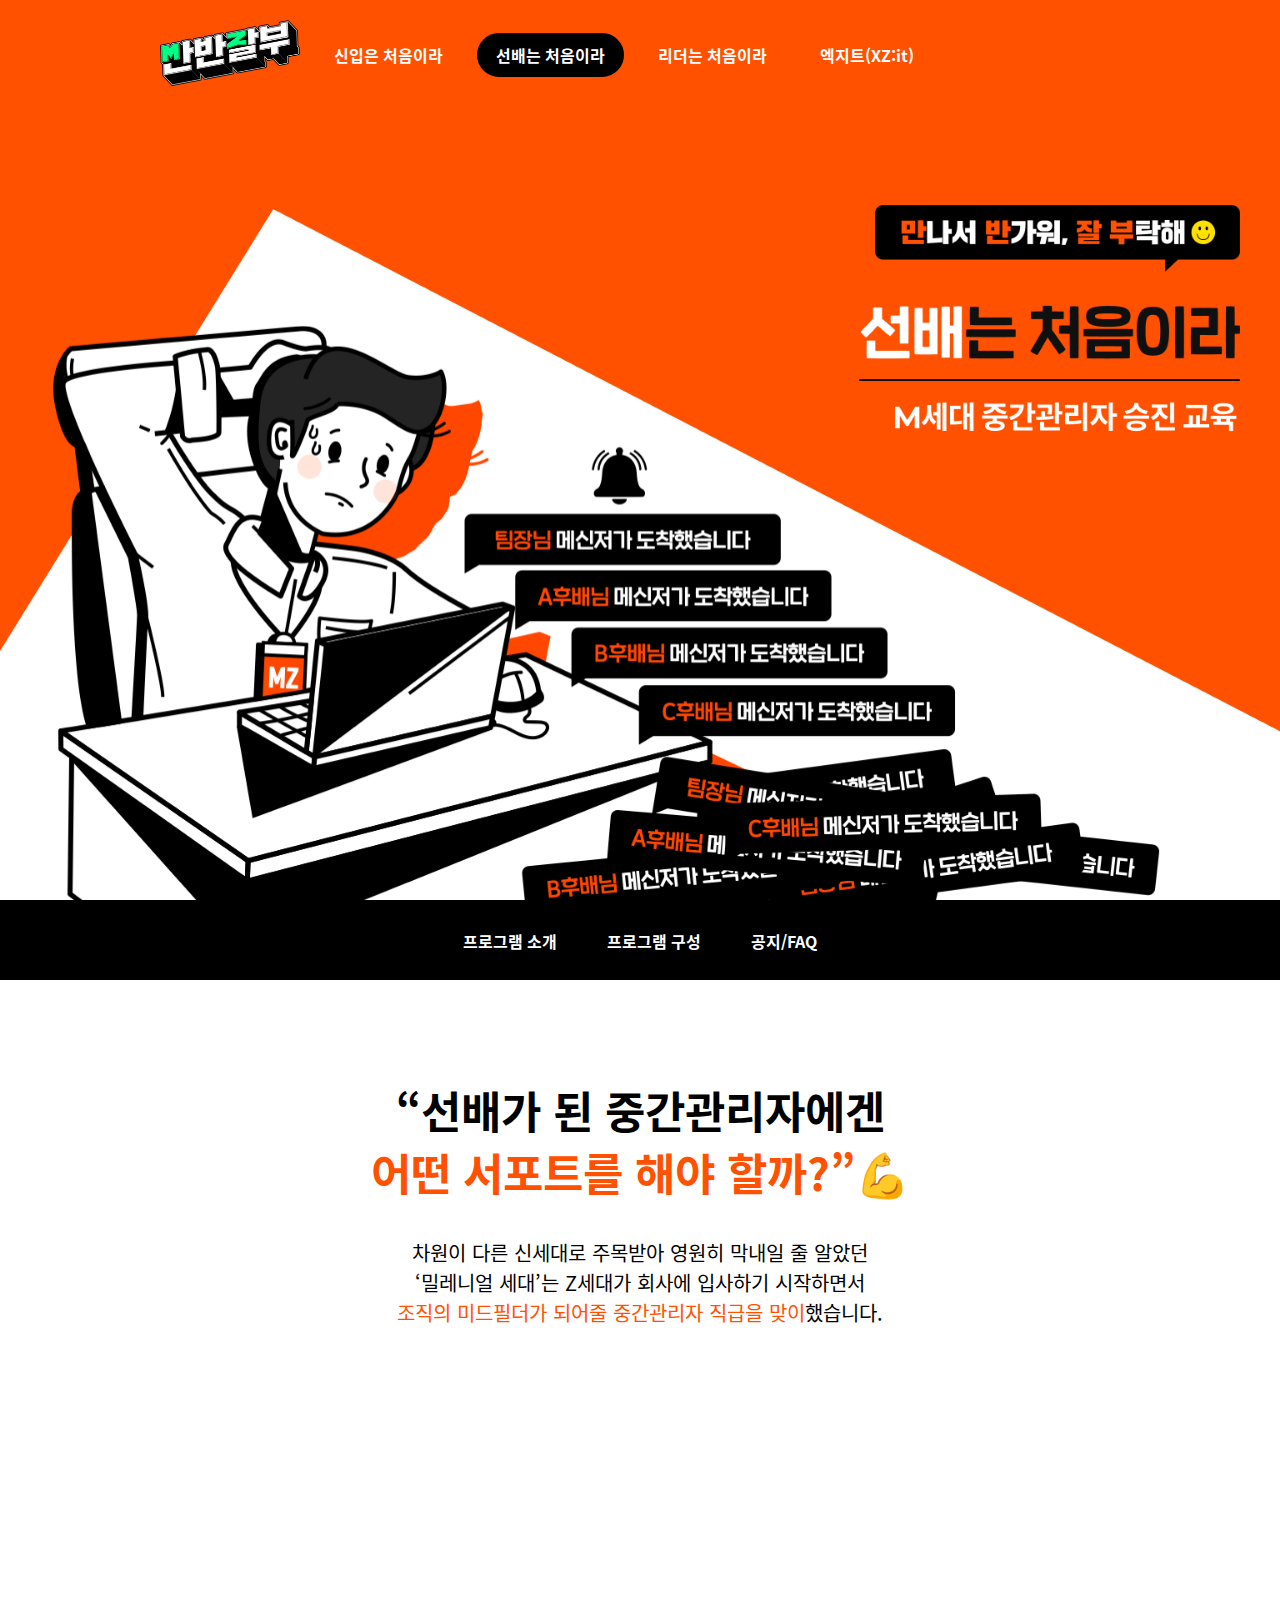
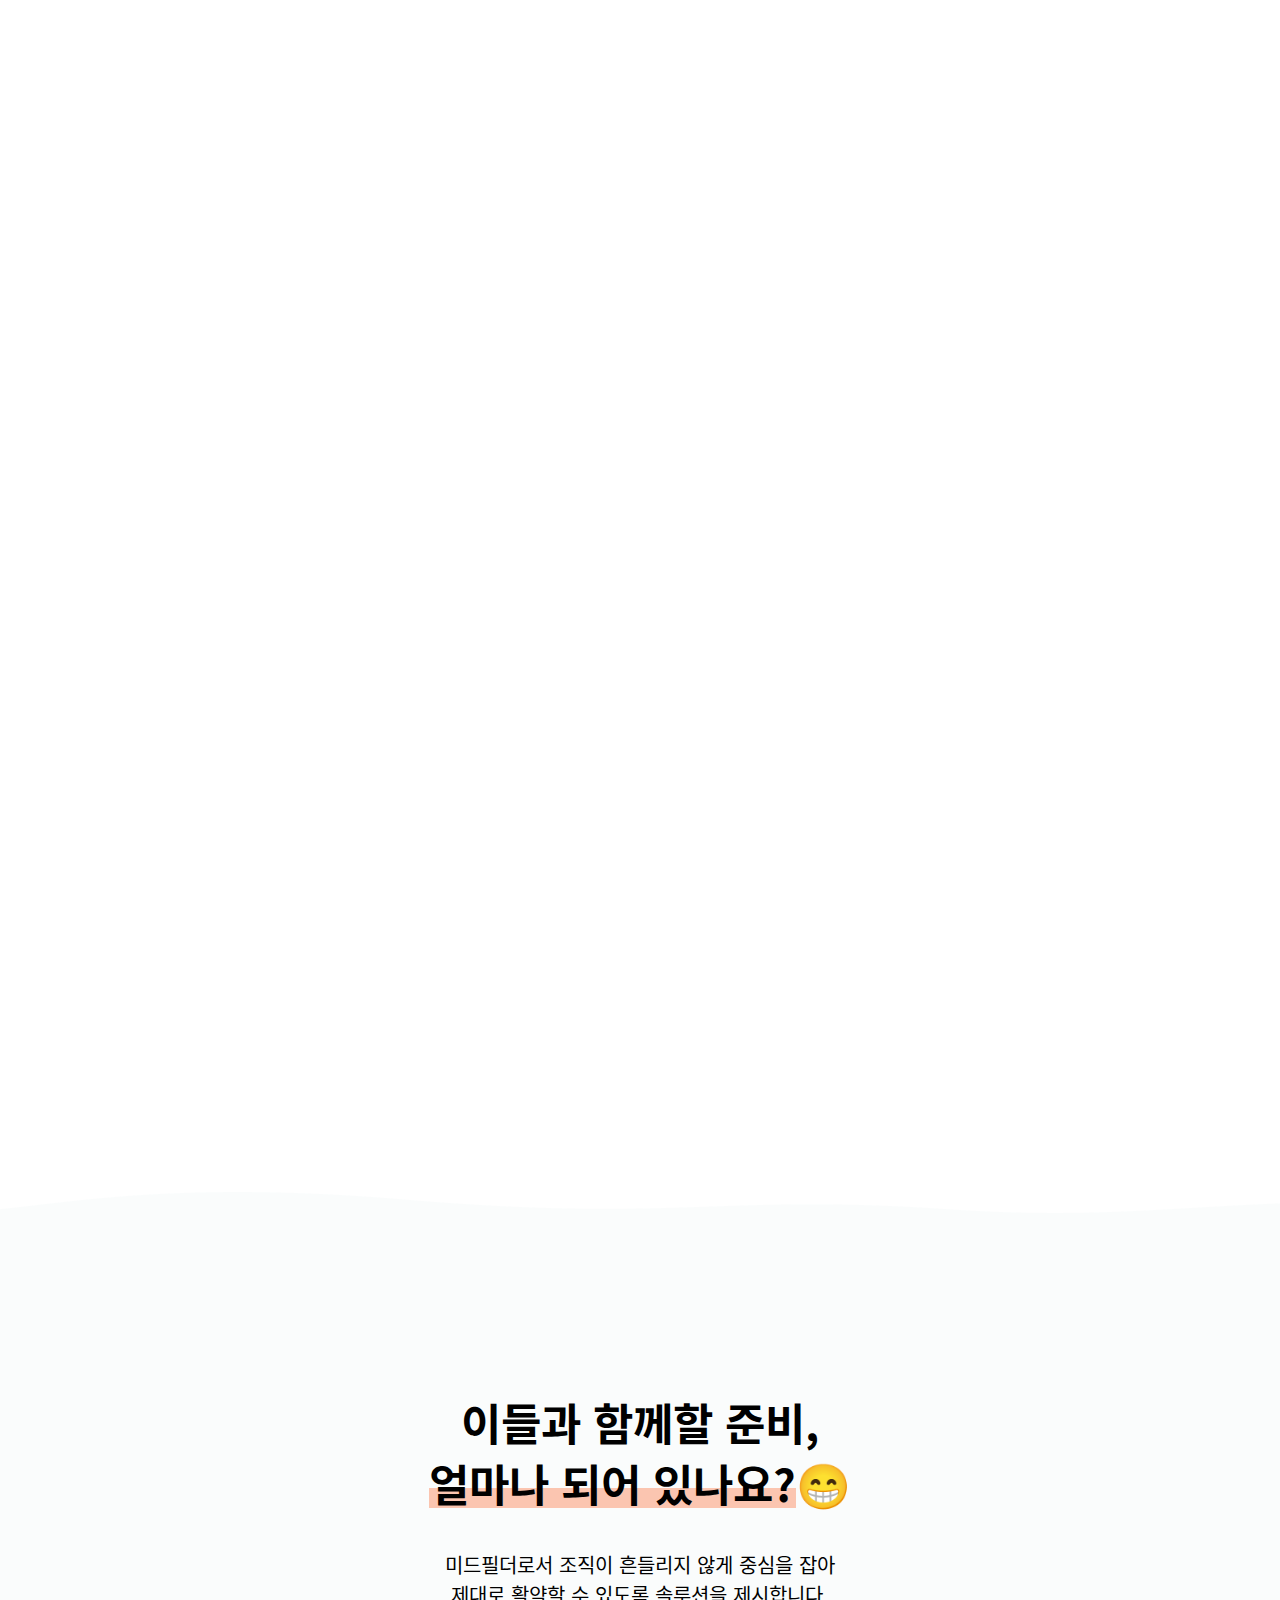
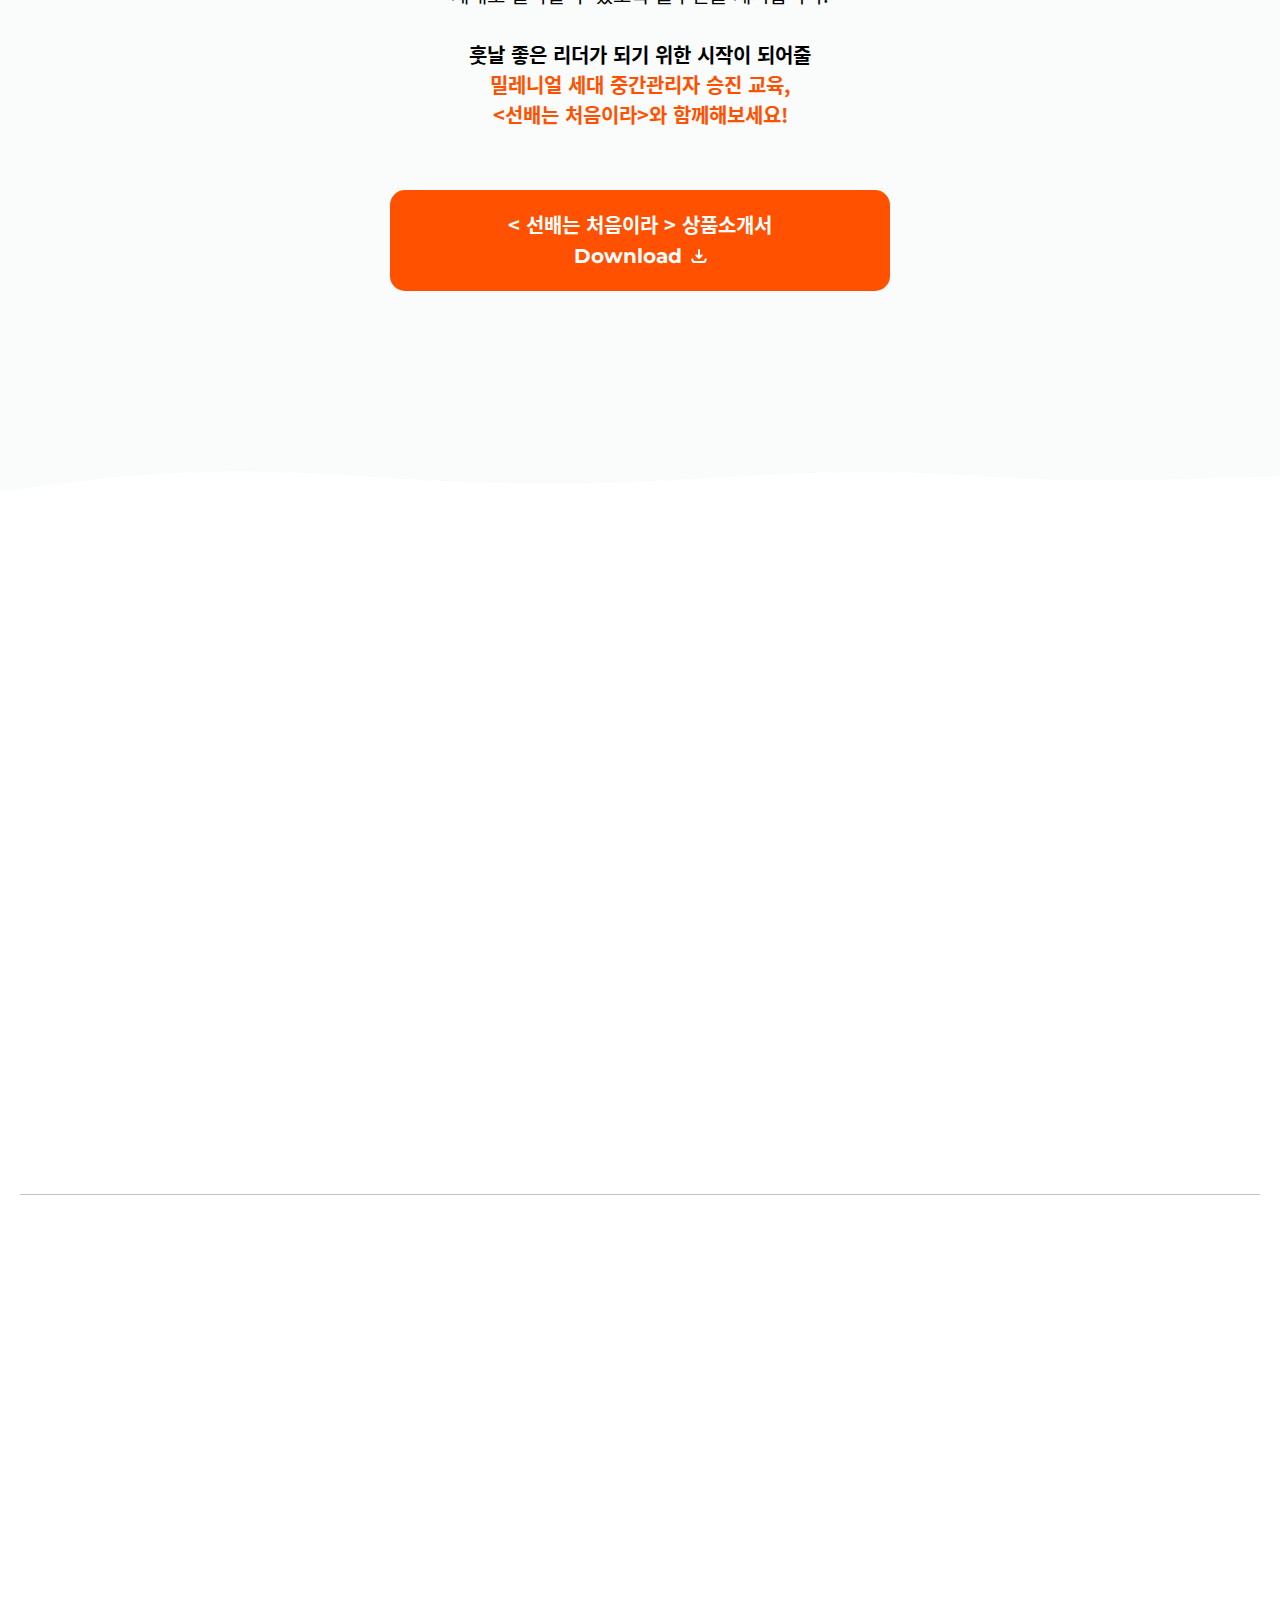
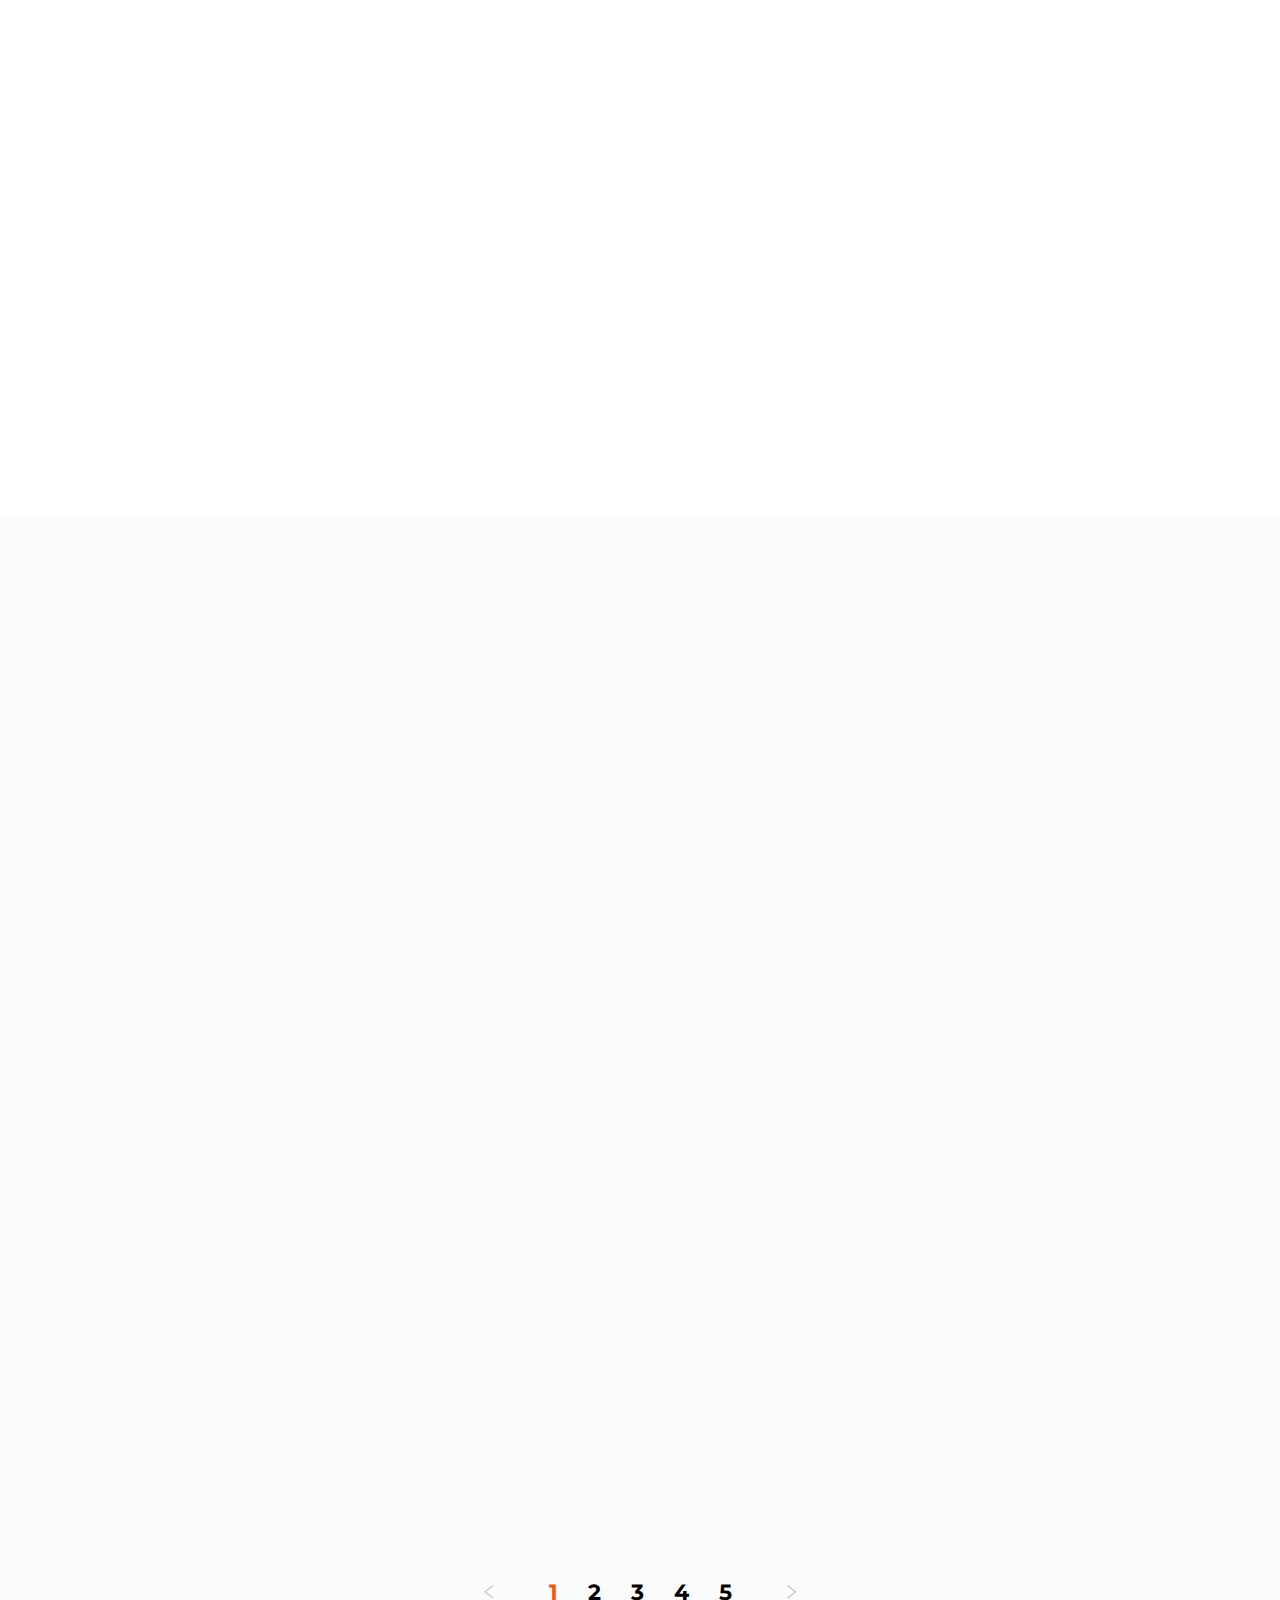
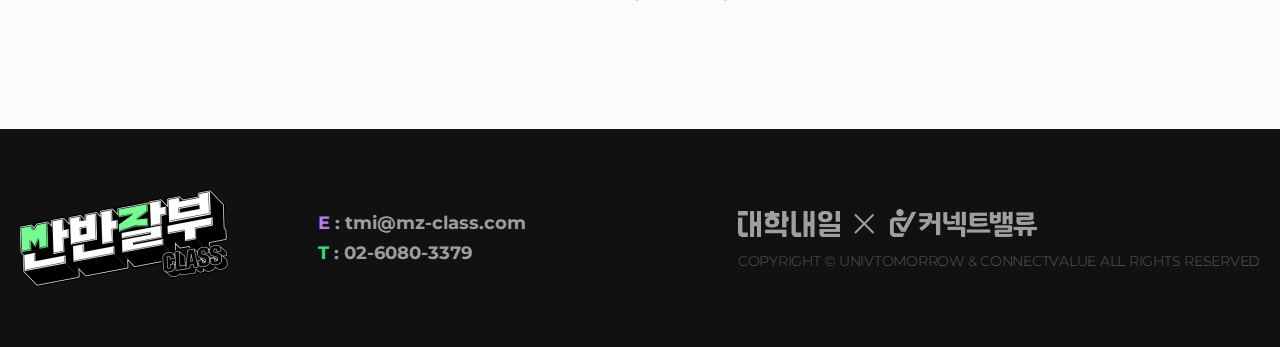
==== views/html/classJunior.html @ 9bcffb3a "초기화" ====
<!Doctype html>
<html lang="ko">
    <head>
        <title>만반잘부 클래스 :: MZ세대 신입사원 양성 교육</title>
        <meta charset="utf-8">
        <meta http-equiv="x-ua-compatible" content="IE=edge">
        <meta name="viewport" content="width=device-width, initial-scale=1.0, maximum-scale=1.0, minimum-scale=1.0, user-scalable=yes">
        <meta name="author" content="univEBIZ_zOoOe">
        <meta name="keywords" content="만반잘부 클래스, 만반잘부 Class , MZ세대 신입사원 양성 교육,MZ Class, 신입사원 양성 교육, MZ세대 신입사원 교육, 대학내일, 커넥트밸류, 만반잘부, 만반잘, 만반">
        <meta name="description" content="밀레니얼-Z세대 신입사원을 위한 만반잘부 클래스! 대한민국에서 가장 젊은 신입사원 양성 교육을 만나보세요!">

        <meta property="og:type" content="website">
        <meta property="og:url" content="">
        <meta property="og:site_name" content="" >
        <meta property="og:title" content="만반잘부 클래스 :: MZ세대 신입사원 양성 교육">
        <meta property="og:description" content="밀레니얼-Z세대 신입사원을 위한 만반잘부 클래스! 대한민국에서 가장 젊은 신입사원 양성 교육을 만나보세요!">
        <meta property="og:image" content="">
        <meta property="og:image:width" content="600">
        <meta property="og:image:height" content="315">
        
        <meta name="twitter:card" content="summary">
        <meta name="twitter:site" content="">
        <meta property="twitter:title" content="만반잘부 클래스 :: MZ세대 신입사원 양성 교육">
        <meta property="twitter:description" content="밀레니얼-Z세대 신입사원을 위한 만반잘부 클래스! 대한민국에서 가장 젊은 신입사원 양성 교육을 만나보세요!">
        <meta property="twitter:image" content="">

        <link rel="shortcut icon" type="image/x-icon" href=""> <!-- Chrome, Safari, IE -->
        <link rel="icon" type="image/png" href=""> <!-- Firefox, Opera -->

        <link href="https://fonts.googleapis.com/css2?family=Montserrat:wght@300;400;500;600;700&display=swap" rel="stylesheet"> <!-- google font -->

        <link href="../../content/styles/style.css" rel="stylesheet">
        <link href="../../content/styles/content.css" rel="stylesheet">

        <script src="../../content/scripts/jquery-1.12.4.min.js"></script>
        <script src="../../content/scripts/common.js"></script>
    </head>
    <body>
        <!-- header START -->
        <header class="flex-box flex-align__cnt">
            <h1 class="hd-ci"><a href="index.html"><img src="../../content/images/header-ci.png" alt="만반잘부"></a></h1>
            <nav>
                <ul class="flex-box flex-align__cnt">
                    <li><a href="classNewcomer.html" class="nav-menu fw700 fs16">신입은 처음이라</a></li>
                    <li><a href="classJunior.html" class="nav-menu active fw700 fs16">선배는 처음이라</a></li>
                    <li><a href="classLeader.html" class="nav-menu fw700 fs16">리더는 처음이라</a></li>
                    <li><a href="classXZit.html" class="nav-menu fw700 fs16">엑지트(XZ:it)</a></li>
                </ul>
            </nav> <!-- //nav -->
        </header>
        <!-- //header END -->
        <!-- content START -->
        <section>
            <article class="class-area-kv__junior">
                <h2 class="txt-hidden">[선배는 처음이라 키비주얼] 만나서 만가워 잘 부탁해 - 선배는 처음이라 : M세대 중간관리자 승진 교육</h2>
            </article> <!-- //key visual -->
            <ul class="anchor-menu-bar flex-box flex-spc__cnt">
                <li><a href="javascript:void(0);" class="anchor-menu__junior fw700 fs16">프로그램 소개</a></li>
                <li><a href="javascript:void(0);" class="anchor-menu__junior fw700 fs16">프로그램 구성</a></li>
                <li><a href="javascript:void(0);" class="anchor-menu__junior fw700 fs16">공지/FAQ</a></li>
            </ul> <!-- //anchor menu bar -->
            <article class="class-area-intro__junior class-ani-area">
                <h3 class="class-tit fs44">“선배가 된 중간관리자에겐<br><span class="fc-orange">어떤 서포트를 해야 할까?”</span>💪</h3>
                <p class="class-txt fs20">차원이 다른 신세대로 주목받아 영원히 막내일 줄 알았던<br>‘밀레니얼 세대’는 Z세대가 회사에 입사하기 시작하면서<br><span class="fc-orange">조직의 미드필더가 되어줄 중간관리자 직급을 맞이</span>했습니다.</p>
                <div class="junior-intro-list class-ani-el__fadeInUp flex-box flex-spc__cnt flex-align__cnt">
                    <div class="junior-intro-circ"><strong class="junior-intro-circ-label fw700 fs34 fc-white"><small class="fs20">후임</small><br><i class="efw700">Z</i>세대</strong></div>
                    <div class="junior-intro-circ orange"><strong class="junior-intro-circ-label fw700 fs34 fc-white"><i class="efw700">M</i>세대</strong></div>
                    <div class="junior-intro-circ"><strong class="junior-intro-circ-label fw700 fs34 fc-white"><small class="fs20">선임</small><br><i class="efw700">X</i>세대</strong></div>
                </div>
                <div class="class-intro-copy-box">
                    <p class="class-intro-copy__top class-ani-el__fadeInLt delay700 fw700 fs32">한 직장에 뼈를 묻겠다는<br>신념으로 일하는 X세대와,<br>회사는 회사, 나는 나라고<br>당차게 말하는 Z세대 사이에서</p>
                    <p class="class-intro-copy__btm class-ani-el__fadeInRt delay1000 fw700 fs32">실무와 관리를 <br>동시에 진행하는 중간관리자는<br><mark class="highlight orange"><span class="highlight-txt">애매모호한 낀세대가 아닌</span></mark><br><mark class="highlight orange"><span class="highlight-txt">든든한 연결고리가 되어야 합니다.</span></mark></p>
                </div>
            </article>  <!-- //intro -->
            <article class="class-area-down__junior class-ani-area">
                <h3 class="class-tit fs44">이들과 함께할 준비,<br><mark class="highlight orange"><span class="highlight-txt">얼마나 되어 있나요?</span></mark>😁</h3>
                <p class="class-txt fs20">미드필더로서 조직이 흔들리지 않게 중심을 잡아<br>제대로 활약할 수 있도록 솔루션을 제시합니다.<br><br><strong class="fw700">훗날 좋은 리더가 되기 위한 시작이 되어줄<br><span class="fc-orange">밀레니얼 세대 중간관리자 승진 교육,<br>&lt;선배는 처음이라&gt;와 함께해보세요!</span></strong></p>
                <a href="javascript:void(0);" class="class-down-btn fw700 fs20 orange">
                    <span class="class-down-btn-label">&lt; 선배는 처음이라 &gt; 상품소개서<br><i class="class-down-btn-ico efw700">Download</i></span></p>
                </a>
            </article> <!-- //download -->   
            <article class="class-area-course__junior class-ani-area anchor-area" data-anchorIdx="0">
                <div class="grid1280">
                    <div class="class-course-dl class-ani-el__fadeInUp flex-box">
                        <div class="class-course-dt">
                            <h3 class="class-tit fs44"><mark class="highlight orange"><span class="highlight-txt">프로그램 소개</span></mark></h3>
                            <p class="class-txt fs20 fc-grey">밀레니얼 세대가 높은 몰입감으로<br>교육에 참여할 수 있도록 하여<br><strong>기업이 추구하는 맞춤형<br>인재 육성에 기여합니다</strong></p>
                        </div>
                        <div class="class-course-dd">
                            <ul class="class-course-desc flex-box">
                                <li class="class-course-desc-item">
                                    <strong class="class-course-desc-tit__book fs24">실무 사례 중심의<br>공감형X문제해결형 교육</strong>
                                    <p class="class-txt class-course-desc-txt fs20 fc-grey">산업 구분 없이 조직의 실사례로<br>높은 공감과 자문자답을 이끔<br>(밀레니얼 감성의 교안까지)</p>
                                </li>
                                <li class="class-course-desc-item">
                                    <strong class="class-course-desc-tit__clip fs24">주니어-시니어 직급의<br>프로그램 연결성</strong>
                                    <p class="class-txt class-course-desc-txt fs20 fc-grey">주니어 직급의 &lt;선배는 처음이라&gt;와<br>시니어 직급의  &lt;리더는 처음이지&gt;는<br>단계별 교육이 되도록 기획·개발</p>
                                </li>
                                <li class="class-course-desc-item">
                                    <strong class="class-course-desc-tit__puzzle fs24">원하는 대로 변형 가능한<br>모듈형 프로그램</strong>
                                    <p class="class-txt class-course-desc-txt fs20 fc-grey">고객의 니즈, 일정에 맞춰<br>빠르고 쉽게 커스터마이징<br>가능한 모듈형 프로그램 구성</p>
                                </li>
                            </ul>
                        </div>
                    </div> <!-- //class course dl -->
                </div> <!-- //grid -->
            </article> <!-- //course : description-->
            <article class="class-area-course__junior class-ani-area anchor-area" data-anchorIdx="1">
                <div class="grid1280">
                    <div class="class-course-dl flex-box">
                        <div class="class-course-dt class-ani-el__fadeInUp">
                            <h3 class="class-tit fs44"><mark class="highlight orange"><span class="highlight-txt">프로그램 구성</span></mark></h3>
                            <p class="class-txt fs20 fc-grey">핵심 인재 발굴을 위해<br>개발사의 우수 인력과 인프라를 활용하여<br><strong>밀레니얼 세대에게<br>적합한 모듈을 구성했습니다.</strong></p>
                        </div>
                        <div class="class-course-dd">
                            <div class="class-course-module-box">
                                <ul class="class-course-module class-ani-el__fadeInUp delay350" style="display: block;">
                                    <li class="class-course-module-item flex-box flex-align__cnt pt0">
                                        <span class="class-course-module-label fw700 fs24">모듈 1</span>
                                        <div class="class-course-module-cont">
                                            <strong class="fs24">선배로서의 시간은 다르게 흐른다</strong>
                                            <p class="class-txt fs20 fc-grey">새로워진 환경과 역할의 변화를<br>이해하고 실천하기</p>
                                        </div>
                                    </li>
                                    <li class="class-course-module-item flex-box flex-align__cnt">
                                        <span class="class-course-module-label fw700 fs24">모듈 2</span>
                                        <div class="class-course-module-cont">
                                            <strong class="fs24">새로워진 환경과 역할의 변화를 이해하고 실천하기</strong>
                                            <p class="class-txt fs20 fc-grey">경영미션 보드게임을 통해 조직 및<br>업무 프로세스 맛보기</p>
                                        </div>
                                    </li>
                                    <li class="class-course-module-item flex-box flex-align__cnt">
                                        <span class="class-course-module-label fw700 fs24">모듈 3</span>
                                        <div class="class-course-module-cont">
                                            <strong class="fs24">미드필더로서 포지션 설정하기</strong>
                                            <p class="class-txt fs20 fc-grey">커뮤니케이션 스킬은 레벨UP,<br>내·외적 갈등은 레벨DOWN</p>
                                        </div>
                                    </li>
                                    <li class="class-course-module-item flex-box flex-align__cnt">
                                        <span class="class-course-module-label fw700 fs24">모듈 4</span>
                                        <div class="class-course-module-cont">
                                            <strong class="fs24">알잘딱깔센 일잘러를 위한 업무 매니지먼트</strong>
                                            <p class="class-txt fs20 fc-grey">알아 둬야 할 3종 워크 세트<br>(스마트 워크, 워크 디자인, 워크룰)</p>
                                        </div>
                                    </li>
                                </ul>
                            </div>
                        </div>
                    </div> <!-- //class course dl -->
                </div> <!-- //grid -->
            </article> <!-- //course : module -->
            <article class="class-area-faq__junior class-ani-area anchor-area" data-anchorIdx="2">
                <div class="grid820">
                    <h3 class="class-tit class-ani-el__fadeInUp fs44 txt-cnt">공지 / <span class="efw700">FAQ</span></h3>
                    <ul class="faq-tabmenu-bar class-ani-el__fadeInUp delay350 flex-box flex-spc__cnt">
                        <li><a href="javascript:void(0);" class="faq-tabmenu__orange active fw700 fs22">전체</a></li>
                        <li><a href="javascript:void(0);" class="faq-tabmenu__orange fw700 fs22">공지사항</a></li>
                        <li><a href="javascript:void(0);" class="faq-tabmenu__orange efw700 fs22">FAQ</a></li>
                    </ul>
                    <div class="faq-wrap">
                        <ul class="faq-list class-ani-el__fadeInUp delay350">
                            <li class="faq-item faq-item-ntc__orange">
                                <a href="javascript:void(0);" class="faq-q fw700 fs22"><span class="faq-label fc-orange">[FAQ]</span> <p class="faq-ntc-tit">임시 질문 제목 입니다. 임시 질문 제목 입니다.</p></a>
                                <div class="faq-a">
                                    <p class="faq-txt fs18">임시 텍스트 입니다. 임시 텍스트 입니다. 임시 텍스트 입니다. 임시 텍스트 입니다. 임시 텍스트 입니다. 임시 텍스트 입니다.</p>
                                </div>
                            </li>
                            <li class="faq-item">
                                <a href="javascript:void(0);" class="faq-q fw700 fs22"><span class="faq-label fc-orange">[공지사항]</span> 임시 질문 제목 입니다.</a>
                                <div class="faq-a">
                                    <p class="faq-txt fs18">임시 텍스트 입니다. 임시 텍스트 입니다. 임시 텍스트 입니다. 임시 텍스트 입니다. 임시 텍스트 입니다. 임시 텍스트 입니다. 임시 텍스트 입니다.</p>
                                </div>
                            </li>
                            <li class="faq-item">
                                <a href="javascript:void(0);" class="faq-q fw700 fs22"><span class="faq-label fc-orange">[공지사항]</span> 임시 질문 제목 입니다.</a>
                                <div class="faq-a">
                                    <p class="faq-txt fs18">임시 텍스트 입니다. 임시 텍스트 입니다. 임시 텍스트 입니다. 임시 텍스트 입니다. 임시 텍스트 입니다. 임시 텍스트 입니다. 임시 텍스트 입니다.</p>
                                </div>
                            </li>
                            <li class="faq-item">
                                <a href="javascript:void(0);" class="faq-q fw700 fs22"><span class="faq-label fc-orange">[FAQ]</span> 임시 질문 제목 입니다.</a>
                                <div class="faq-a">
                                    <p class="faq-txt fs18">임시 텍스트 입니다. 임시 텍스트 입니다. 임시 텍스트 입니다. 임시 텍스트 입니다. 임시 텍스트 입니다. 임시 텍스트 입니다. 임시 텍스트 입니다.</p>
                                </div>
                            </li>
                            <li class="faq-item">
                                <a href="javascript:void(0);" class="faq-q fw700 fs22"><span class="faq-label fc-orange">[FAQ]</span> 임시 질문 제목 입니다.</a>
                                <div class="faq-a">
                                    <p class="faq-txt fs18">임시 텍스트 입니다. 임시 텍스트 입니다. 임시 텍스트 입니다. 임시 텍스트 입니다. 임시 텍스트 입니다. 임시 텍스트 입니다. 임시 텍스트 입니다.</p>
                                </div>
                            </li>
                            <li class="faq-item">
                                <a href="javascript:void(0);" class="faq-q fw700 fs22"><span class="faq-label fc-orange">[공지사항]</span> 임시 질문 제목 입니다.</a>
                                <div class="faq-a">
                                    <p class="faq-txt fs18">임시 텍스트 입니다. 임시 텍스트 입니다. 임시 텍스트 입니다. 임시 텍스트 입니다. 임시 텍스트 입니다. 임시 텍스트 입니다. 임시 텍스트 입니다.</p>
                                </div>
                            </li>
                            <li class="faq-item">
                                <a href="javascript:void(0);" class="faq-q fw700 fs22"><span class="faq-label fc-orange">[공지사항]</span> 임시 질문 제목 입니다.</a>
                                <div class="faq-a">
                                    <p class="faq-txt fs18">임시 텍스트 입니다. 임시 텍스트 입니다. 임시 텍스트 입니다. 임시 텍스트 입니다. 임시 텍스트 입니다. 임시 텍스트 입니다. 임시 텍스트 입니다.</p>
                                </div>
                            </li>
                            <li class="faq-item">
                                <a href="javascript:void(0);" class="faq-q fw700 fs22"><span class="faq-label fc-orange">[FAQ]</span> 임시 질문 제목 입니다.</a>
                                <div class="faq-a">
                                    <p class="faq-txt fs18">임시 텍스트 입니다. 임시 텍스트 입니다. 임시 텍스트 입니다. 임시 텍스트 입니다. 임시 텍스트 입니다. 임시 텍스트 입니다. 임시 텍스트 입니다.</p>
                                </div>
                            </li>
                        </ul>
                        <div class="pagination__idx">
                            <a href="javascript:void(0);" class="paging-arw-prev"><img src="../../content/images/pagination-arrow-prev.png" alt="이전"></a>
                            <a href="javascript:void(0);" class="paging-idx active efw700 fc-orange">1</a>
                            <a href="javascript:void(0);" class="paging-idx efw700">2</a>
                            <a href="javascript:void(0);" class="paging-idx efw700">3</a>
                            <a href="javascript:void(0);" class="paging-idx efw700">4</a>
                            <a href="javascript:void(0);" class="paging-idx efw700">5</a>
                            <a href="javascript:void(0);" class="paging-arw-next"><img src="../../content/images/pagination-arrow-next.png" alt="다음"></a>
                        </div>
                    </div>
                </div>
            </article> <!-- //faq -->   
        </section>
        <!-- //content END -->
        <!-- footer START -->
        <footer class="flex-box flex-spc__btw flex-align__cnt">
            <div class="ft-wrap__lt flex-box flex-align__cnt">
                <i class="ft-ci__class"><img src="../../content/images/footer-ci-class.png" alt="만반잘부 CLASS"></i>
                <p class="ft-txt__info efw700 fs18"><span class="fc-lavender">E</span> : tmi@mz-class.com<br><span class="fc-neongreen">T</span> : 02-6080-3379</p>
            </div>
            <div class="ft-wrap__rt">
                <i class="ft-ci__corp"><img src="../../content/images/footer-ci-corp.png" alt="대학내일 X 커넥트밸류"></i>
                <p class="ft-txt__copyright efw300 fs14"><span class="txt-linebreak__mo">COPYRIGHT &copy; UNIVTOMORROW & CONNECTVALUE</span> ALL RIGHTS RESERVED</p>
            </div>
        </footer>
        <!-- //footer END -->
    </body>
    <script>
        $(document).ready(function(){
            //scroll animation event
            scrlAni();
            //class page event
            classEvent();
        });
    </script>
    <!-- Global site tag (gtag.js) - Google Analytics -->
    <script async src="https://www.googletagmanager.com/gtag/js?id=UA-151914118-1"></script>
    <script>
        window.dataLayer = window.dataLayer || [];
        function gtag() { dataLayer.push(arguments); }
        gtag('js', new Date());

        gtag('config', 'UA-151914118-1');
    </script>
    <!-- //Global site tag (gtag.js) - Google Analytics -->
</html>
---- content/styles/style.css ----
@charset "utf-8";

/*==============================================

    --------------------------------------------
    * Date  :   2021.19.26
    * Name  :   style.css
    --------------------------------------------

    - css list -

    01. font.css
    02. reset.css
    03. template.css

==============================================*/

@import "fonts.css";
@import "reset.css";
@import "template.css";
---- content/styles/content.css ----
@charset "utf-8";

/*==========================================================
header
==========================================================*/
header {
    position: absolute;
    top: 0;
    left: 0;
    padding: 1rem 12.5%;
    width: 100%;
    z-index: 10;
}
/* ci
==========================================================*/
.hd-ci {
    display: inline-block;
    width: 7rem;
}
/* navigation toggle button
==========================================================*/
.hd-tgl-btn {
    display: block;
    position: relative;
    width: 30px;
    height: 30px;
    z-index: 101;
}
.hd-tgl-btn::before,
.hd-tgl-btn::after {
    content: "";
    position: absolute;
    left: 50%;
    width: 100%;
    height: 2px;
    background-color: #fff;
    -webkit-transform: translateX(-50%);
    -webkit-transition: transform 0.15s cubic-bezier(0.250, 0.460, 0.450, 0.940);
    transform: translateX(-50%);
    transition: transform 0.15s cubic-bezier(0.250, 0.460, 0.450, 0.940);
}
.hd-tgl-btn::before {
    top: 0;
}
.hd-tgl-btn::after {
    top: 28px;
}
.hd-tgl-btn .bar {
    display: block;
    position: absolute;
    top: 50%;
    left: 50%;
    -webkit-transform: translate(-50%, -50%);
    transform: translate(-50%, -50%);
    width: 100%;
    height: 2px;
    background-color: #fff;
}

.hd-tgl-btn.active .bar {
    display: none;
}
.hd-tgl-btn.active::before,
.hd-tgl-btn.active::after {
    top: 50%;
    width: 32px;
}
.hd-tgl-btn.active::before {
    -webkit-transform: translate(-50%, -50%) rotate(45deg);
    transform: translate(-50%, -50%) rotate(45deg);
}
.hd-tgl-btn.active::after {
    -webkit-transform: translate(-50%, -50%) rotate(-45deg);
    transform: translate(-50%, -50%) rotate(-45deg);
}

@media screen and (max-width: 575.98px) {
    .hd-tgl-btn {
        width: 18px;
        height: 18px;
    }
    .hd-tgl-btn .bar,
    .hd-tgl-btn::before,
    .hd-tgl-btn::after {
        height: 1px;
    }
    .hd-tgl-btn::after {
        top: 16px;
    }
    .hd-tgl-btn.active::before,
    .hd-tgl-btn.active::after {
        width: 20px;
    }
}

/*==========================================================
navigation
==========================================================*/
.nav-scrl-wrap {
    overflow: auto;
    height: 100%;
}
.nav-wrap {
    position: relative;
}
.nav-menu {
    display: inline-block;
    padding: 0.5rem 0.75rem;
    margin-left: 0.75rem;
    text-align: center;
    color: #fff;
    border: 4px solid transparent;
    border-radius: 2rem;
    -webkit-transition: color 0.3s ease, background-color 0.3s ease, border-color 0.3s ease;
    transition: color 0.3s ease, background-color 0.3s ease, border-color 0.3s ease;
}
.nav-menu:hover {
    color: #000;
    background-color: #fff;
    border-color: #000;
}
.nav-menu.active {
    color: #fff !important;
    border-color: #000;
    background-color: #000;
}
/* toggle navigation
==========================================================*/
#tglNav {
    display: none;
    position: fixed;
    top: 0;
    left: 0;
    width: 100vw;
    height: 100vh;
    background-color: rgba(0, 0, 0, 0.6);
    z-index: 100;
}
.tgl-nav {
    position: relative;
    padding: 6.5rem 3rem 0;
    width: 370px;
    height: 100%;
    background-color: #5500cb;
    -webkit-transform: translateX(-100%);
    -webkit-transition: transform 0.35s cubic-bezier(0.250, 0.460, 0.450, 0.940);
    transform: translateX(-100%);
    transition: transform 0.35s cubic-bezier(0.250, 0.460, 0.450, 0.940);
}
.nav-menu__tgl {
    display: block;
    padding: 0.75rem 0;
    color: #eaeaea;;
}
.nav-ft {
    position: absolute;
    bottom: 25%;
    left: 0;
    width: 100%;
    text-align: center;
}
.nav-ci__class {
    display: inline-block;
    width: 10.625rem;
}
.nav-ci__corp {
    display: inline-block;
    width: 8.375rem;
}
.nav-txt__info {
    padding: 1.25rem 0;
    line-height: 1.9;
    color: rgba(255, 255, 255, 0.6);
}

#tglNav.active .tgl-nav {
    -webkit-transform: translateX(0);
    transform: translateX(0);
}

@supports (-webkit-touch-callout: none) { /* iOS only */
    #tglNav {
        height: calc(var(--vh, 1vh) * 100);
    }
}
@media screen and (max-width: 575.98px) {
    .tgl-nav {
        padding-top: 7rem;
        width: 275px;
    }
    .nav-menu__tgl {
        padding: 1rem 0;
    }
    .nav-ft {
        bottom: 15%;
    }
    .nav-ci__class {
        width: 15rem;
    }
    .nav-ci__corp {
        width: 12rem;
    }
}

/*==========================================================
footer
==========================================================*/
footer {
    padding: 3rem 12.5%;
    background-color: #111;
}
[class^="ft-ci__"] {
    display: inline-block;
    font-size: 0
}
.ft-ci__class{
    width: 10.4rem;
}
.ft-ci__corp{
    width: 14.95rem;
}
.ft-txt__info {
    padding-left: 4.5rem;
    line-height: 1.7;
    color: #9d9d9d;
}
.ft-txt__copyright {
    padding-top: 0.75rem;
    letter-spacing: -0.25px;
    color: rgba(255, 255, 255, 0.3);
}

@media screen and (max-width: 1366.98px) {
    footer {
        padding-left: 20px;
        padding-right: 20px;
    }
}
@media screen and (max-width: 575.98px) {
    footer {
        padding: 6rem 0 8rem;
        text-align: center;
    }
    .ft-wrap__lt {
        display: block;
        width: 100%;
    }
    .ft-wrap__rt {
        width: 100%;
    }
    .ft-ci__class {
        width: 14rem;
    }
    .ft-txt__info {
        padding-top: 2.5rem;
        padding-left: 0;
    }
    .ft-ci__corp {
        padding: 1.6rem 0;
        width: 15rem;
    }
    .ft-txt__copyright {
        line-height: 1.2;
    }
}

/*==========================================================
animation
==========================================================*/
@-webkit-keyframes fadeIn {
    0% {
        opacity: 0;
    }
    100% {
        opacity: 1;
    }
}
@-webkit-keyframes fadeInUp {
    0% {
        -webkit-transform: translateY(10rem);
        transform: translateY(10rem);
        opacity: 0;
    }
    100% {
        -webkit-transform: translateY(0);
        transform: translateY(0);
        opacity: 1;
    }
}
@-webkit-keyframes fadeInLt {
    0% {
        -webkit-transform: translateX(-10rem);
        transform: translateX(-10rem);
        opacity: 0;
    }
    100% {
        -webkit-transform: translateY(0);
        transform: translateY(0);
        opacity: 1;
    }
}
@-webkit-keyframes fadeInRt {
    0% {
        -webkit-transform: translateX(10rem);
        transform: translateX(10rem);
        opacity: 0;
    }
    100% {
        -webkit-transform: translateY(0);
        transform: translateY(0);
        opacity: 1;
    }
}
@-webkit-keyframes scaleIn {
    0% {
        -webkit-transform: scale(0);
        transform: scale(0);
    }
    100% {
        -webkit-transform: scale(1);
        transform: scale(1);
    }
}
@-webkit-keyframes moveBg {
    0% {
        background-position: 0 0;
    }
    100% {
        background-position: 10000px 0;
    }
}
@-webkit-keyframes moveBgRv {
    0% {
        background-position: 0 0;
    }
    100% {
        background-position: -10000px 0;
    }
}

@keyframes fadeIn {
    0% {
        opacity: 0;
    }
    100% {
        opacity: 1;
    }
}
@keyframes fadeInUp {
    0% {
        -webkit-transform: translateY(5rem);
        transform: translateY(5rem);
        opacity: 0;
    }
    100% {
        -webkit-transform: translateY(0);
        transform: translateY(0);
        opacity: 1;
    }
}
@keyframes fadeInLt {
    0% {
        -webkit-transform: translateX(-5rem);
        transform: translateX(-5rem);
        opacity: 0;
    }
    100% {
        -webkit-transform: translateY(0);
        transform: translateY(0);
        opacity: 1;
    }
}
@keyframes fadeInRt {
    0% {
        -webkit-transform: translateX(5rem);
        transform: translateX(5rem);
        opacity: 0;
    }
    100% {
        -webkit-transform: translateY(0);
        transform: translateY(0);
        opacity: 1;
    }
}
@keyframes scaleIn {
    0% {
        -webkit-transform: scale(0);
        transform: scale(0);
    }
    100% {
        -webkit-transform: scale(1);
        transform: scale(1);
    }
}
@keyframes moveBg {
    0% {
        background-position: 0 0;
    }
    100% {
        background-position: 10000px 0;
    }
}
@keyframes moveBgRv {
    0% {
        background-position: 0 0;
    }
    100% {
        background-position: -10000px 0;
    }
}

/*==========================================================
highlight
==========================================================*/
.highlight {
    position: relative;
    background-color: transparent !important;
}
.highlight::after {
    content: "";
    position: absolute;
    left: 0;
    bottom: 0.4rem;
    width: 100%;
    height: 1rem;
}
.highlight.orange::after {
    background-color: rgba(255, 71, 0, 0.3);
}
.highlight.green::after {
    background-color: rgba(49, 231, 132, 0.4);
}
.highlight.skyblue::after {
    background-color: rgba(39, 107, 242, 0.2);
}
.highlight.lavender::after {
    background-color: rgba(85, 0, 203, 0.2);
}
.highlight-txt {
    position: relative;
    z-index: 1;
}

/*==========================================================
class
==========================================================*/
.class-tit {
    line-height: 1.4;
}
.class-txt {
    padding-top: 1.75rem;
    line-height: 1.5;
}

[class*="class-ani-el__"] {
    position: relative;
    opacity: 0;
    -webkit-animation-duration: 1s;
    -webkit-animation-fill-mode: both;
    -webkit-animation-timing-function: cubic-bezier(0.250, 0.460, 0.450, 0.940);
    animation-duration: 1s;
    animation-fill-mode: both;
    animation-timing-function: cubic-bezier(0.250, 0.460, 0.450, 0.940);
}
.class-ani-area.active .class-ani-el__fadeInUp {
    -webkit-animation-name: fadeInUp;
    animation-name: fadeInUp;
}
.class-ani-area.active .class-ani-el__fadeInLt {
    -webkit-animation-name: fadeInLt;
    animation-name: fadeInLt;
}
.class-ani-area.active .class-ani-el__fadeInRt {
    -webkit-animation-name: fadeInRt;
    animation-name: fadeInRt;
}

[class*="class-ani-el__"].delay350 {
    -webkit-animation-delay: 0.35s;
    animation-delay: 0.35s;
}
[class*="class-ani-el__"].delay500 {
    -webkit-animation-delay: 0.5s;
    animation-delay: 0.5s;
}
[class*="class-ani-el__"].delay700 {
    -webkit-animation-delay: 0.7s;
    animation-delay: 0.7s;
}
[class*="class-ani-el__"].delay1000 {
    -webkit-animation-delay: 1s;
    animation-delay: 1s;
}

@media screen and (max-width: 1366.98px) {
    [class^="class-area-"] {
        padding-left: 20px !important;
        padding-right: 20px !important;
    }
}
/* visual
==========================================================*/
[class^="class-area-kv__"] {
    height: 100vh;
    background-repeat: no-repeat;
    background-position: center;
    background-size: cover; 
}
.class-area-kv__newcomer {
    background-image: url("../images/class/newcomer-keyvisual.png");
}
.class-area-kv__junior {
    background-image: url("../images/class/junior-keyvisual.png");
}
.class-area-kv__leader {
    background-image: url("../images/class/leader-keyvisual.png");
}
.class-area-kv__xzit {
    background-image: url("../images/class/xzit-keyvisual.png");
}
/* anchor menu
==========================================================*/
.anchor-menu-bar {
    position: -webkit-sticky;
    position: sticky;
    top: 0;
    padding: 1.5rem 0;
    background-color: #000;
    z-index: 10;
}
[class^="anchor-menu__"] {
    margin: 0 1.25rem;
    color: #fff;
}
.anchor-menu__newcomer:hover,
.anchor-menu__newcomer.active {
    color: #e1ccff;
}
.anchor-menu__junior:hover,
.anchor-menu__junior.active {
    color: #ff5100;
}
.anchor-menu__leader:hover,
.anchor-menu__leader.active {
    color: #9ec2ff;
}
.anchor-menu__xzit:hover,
.anchor-menu__xzit.active {
    color: #31e784;
}
/* intro
==========================================================*/
[class^="class-area-intro__"] {
    padding: 5rem 0 6rem;
    text-align: center;
}
.class-intro-copy-box {
    position: relative;
    padding: 3rem 14.5%;
    margin: 12.5rem 0 6rem;
}
.class-intro-copy-box::after {
    content: "";
    position: absolute;
    top: 0;
    left: 0;
    width: 100%;
    height: 100%;
    background: url("../images/class/common-intro-copy-background-image.png") no-repeat center top;
    background-size: 70%;
    opacity: 0;
    -webkit-transition: opacity 2s 1.5s ease;   
    transition: opacity 2s 1.5s ease;
}
[class^="class-intro-copy__"] {
    margin: 3.5rem 0;
    line-height: 1.4;
    background-repeat: no-repeat;
    background-size: 4.25rem;
}
.class-intro-copy__top {
    padding-left: 6.5rem;
    text-align: left;
    background-position: top left;
    background-image: url("../images/class/common-intro-copy-mark-top.png");
}
.class-intro-copy__btm {
    padding-right: 6.5rem;
    text-align: right;
    background-position: bottom right;
    background-image: url("../images/class/common-intro-copy-mark-bottom.png");
}
.class-ani-area.active .class-intro-copy-box::after {
    opacity: 1;
}

.newcomer-intro-list {
    margin: 3rem auto 0;
    max-width: 830px;
}
.newcomer-intro-list li {
    padding-top: 1rem;
}
.newcomer-intro-label {
    padding: 0.6rem 0;
    width: 13rem;
    text-align: center;
    line-height: 1.3;
    border-radius: 2rem;
}
.newcomer-intro-txt {
    padding-left: 2.5rem;
    width: calc(100% - 13rem);
    text-align: left;
}
.junior-intro-list {
    margin: 5rem auto 0;
}
.junior-intro-circ {
    position: relative;
    width: 11.25rem;
    height: 11.25rem;
    text-align: center;
    background-color: #c5c5c5;
    border-radius: 100%;
    z-index: 1;
}
.junior-intro-circ-label {
    position: absolute;
    top: 48%;
    left: 0;
    -webkit-transform: translateY(-50%);
    transform: translateY(-50%);
    width: 100%;
    line-height: 1.2;
}
.junior-intro-circ.orange {
    margin-left: -1rem;
    margin-right: -1rem;
    width: 9rem;
    height: 9rem;
    z-index: 0;
}
.junior-intro-circ.orange .junior-intro-circ-label {
    top: 50%;
}
.leader-intro-img {
    margin: 3rem auto 0;
    max-width: 1056px;
}
.xzit-intro-img {
    margin: 6rem auto 0;
    max-width: 966px;
}
/* download
==========================================================*/
[class^="class-area-down__"] {
    position: relative;
    padding: 8rem 0;
    text-align: center;
    background-color: #fafcfc;
}
[class^="class-area-down__"]::before,
[class^="class-area-down__"]::after {
    content: "";
    position: absolute;
    left: 0;
    width: 100%;
    height: 2rem;
    background-size: cover;
}
[class^="class-area-down__"]::before {
    top: -2rem;
    background: url("../images/class/common-download-background-image-top.png") repeat-x 0 0;
    -webkit-animation: moveBg 50s linear;
    animation: moveBg 50s linear;
}
[class^="class-area-down__"]::after {
    bottom: -2rem;
    background: url("../images/class/common-download-background-image-bottom.png") repeat-x 0 0;
    -webkit-animation: moveBgRv 50s linear;
    animation: moveBgRv 50s linear;
}
.class-down-btn {
    overflow-y: hidden;
    position: relative;
    display: inline-block;
    padding: 1rem 0;
    margin-top: 3rem;
    width: 25rem;
    line-height: 1.5;
    color: #fff;
    border-radius: 0.75rem;
}
.class-down-btn::after {
    content: "";
    position: absolute;
    top: 50%;
    left: 50%;
    -webkit-transform: translate(-50%, -50%) scale(1);
    transform: translate(-50%, -50%) scale(1);
    padding-bottom: 100%;
    width: 100%;
    height: 0;
    background-color: #101010;
    border-radius: 100%;
    opacity: 0;
}
.class-down-btn:hover::after {
    -webkit-transform: translate(-50%, -50%) scale(0);
    -webkit-transition: 0.85s cubic-bezier(.17,.67,.19,1.03);
    transform: translate(-50%, -50%) scale(0);
    transition: 0.85s cubic-bezier(.17,.67,.19,1.03);
    opacity: 1;
}
.class-down-btn-label {
    display: inline-block;
    position: relative;
    z-index: 1;
}
.class-down-btn-ico {
    display: inline-block;
    padding-right: 1.25rem;
    background: url("../images/class/common-download-button-icon.png") no-repeat center right;
    background-size: 0.8rem;
}
/* course
==========================================================*/
[class^="class-area-course__"] .class-txt {
    padding-top: 1rem;
    line-height: 1.3;
    letter-spacing: -0.4px;
}
.class-course-dl {
    padding: 8rem 0;
}
[class^="class-area-course__"] + [class^="class-area-course__"] .class-course-dl {
    border-top: 1px solid #c4c4c4;
}
.class-course-dt {
    width: 16.5rem;
}
.class-course-dd {
    width: calc(100% - 16.5rem);
}
.class-course-desc-item {
    flex: 1 auto;
    padding: 0 3%;
    border-left: 1px solid #c4c4c4;
}
.class-course-desc-item:first-child {
    padding-left: 0;
    border-color: transparent;
}
[class^="class-course-desc-tit__"] {
    display: block;
    padding-top: 2.5rem;
    line-height: 1.3;
    background-repeat: no-repeat;
    background-position: left top;
    background-size: 1.75rem;
}
.class-course-desc-tit__pen {
    background-image: url("../images/class/common-couse-icon-pen.png");
}
.class-course-desc-tit__puzzle {
    background-image: url("../images/class/common-couse-icon-puzzle.png");
}
.class-course-desc-tit__hammer {
    background-image: url("../images/class/common-couse-icon-hammer.png");
}
.class-course-desc-tit__book {
    background-image: url("../images/class/common-couse-icon-book.png");
}
.class-course-desc-tit__clip {
    background-image: url("../images/class/common-couse-icon-clip.png");
}
.class-course-desc-tit__people {
    background-image: url("../images/class/common-couse-icon-people.png");
}
.class-course-desc-tit__chat {
    background-image: url("../images/class/common-couse-icon-chat.png");
}
.class-course-desc-tit__paper {
    background-image: url("../images/class/common-couse-icon-paper.png");
}

.class-course-module-box {
    padding-left: 34%;
}
.class-course-module {
    display: none;
}
.class-course-day {
    padding-bottom: 2.5rem;
}
.class-course-day-btn {
    display: inline-block;
    position: relative;
    padding-bottom: 0.5rem;
    margin-left: 2rem;
    color: #999;
}
.class-course-day-btn::after {
    content: "";
    position: absolute;
    bottom: 0;
    left: 0;
    width: 0;
    height: 2px;
    background-color: #000;
    -webkit-transition: width 0.32s ease;
    transition: width 0.35s ease;
}
.class-course-day-btn.active {
    color: #000;
}
.class-course-day-btn.active::after {
    width: 100%;
}
.class-course-module-item {
    padding-top: 2.5rem;
}
.class-course-module-label {
    display: inline-block;
    margin-right: 2rem;
    width: 5.5rem;
    height: 5.5rem;
    text-align: center;
    line-height: 5.5rem;
    color: #fff;
    background-color: #000;
    border-radius: 100%;
}
.class-course-module-cont {
    width: calc(100% - 7.5rem);
}

.class-area-course__xzit .class-course-module .class-txt {
    position: relative;
    padding: 1rem 2rem;
    border: 1px solid #969696;
    border-radius: 1.5rem;
}
.class-area-course__xzit .class-course-module .class-txt::before {
    content: "";
    position: absolute;
    top: 0.9rem;
    left: -1.45rem;
    width: 1.5rem;
    height: 1.5rem;
    background: url("../images/class/xzit-module-bubble-arrow.png") no-repeat center top;
    background-size: 100%;
}
.xzit-module-tip {
    padding-left: 3.5rem;
    margin-top: 1rem;
    line-height: 1.3;
    background: url("../images/class/xzit-module-tip-icon.png") no-repeat left top;
    background-size: 2.5rem;
}

/*========================================================
faq
========================================================*/
[class^="class-area-faq_"] {
    padding: 6rem 0;
    background-color: #fafcfc;
}
.faq-tabmenu-bar {
    padding: 3rem 0 2rem;
}
[class^="faq-tabmenu__"] {
    display: inline-block;
    padding: 0.8rem 1.25rem;
    margin: 0 0.6rem;
    border: 4px solid transparent;
    border-radius: 3rem;
    -webkit-transition: color 0.3s ease, background-color 0.3s ease, border-color 0.3s ease;
    transition: color 0.3s ease, background-color 0.3s ease, border-color 0.3s ease;
}
[class^="faq-tabmenu__"]:hover {
    background-color: #fff;
}
[class^="faq-tabmenu__"].active {
    color: #fff !important;
}
.faq-tabmenu__orange:hover {
    border-color: #ff5100;
}
.faq-tabmenu__orange.active {
    background-color: #ff5100;
    border-color: #ff5100;
}
.faq-tabmenu__green:hover {
    border-color: #31e784;
}
.faq-tabmenu__green.active {
    background-color: #31e784;
    border-color: #31e784;
}
.faq-tabmenu__blue:hover {
    border-color: #2c76f4;
}
.faq-tabmenu__blue.active {
    background-color: #2c76f4;
    border-color: #2c76f4;
}
.faq-tabmenu__purple:hover {
    border-color: #6a44e3;
}
.faq-tabmenu__purple.active {
    background-color: #6a44e3;
    border-color: #6a44e3;
}
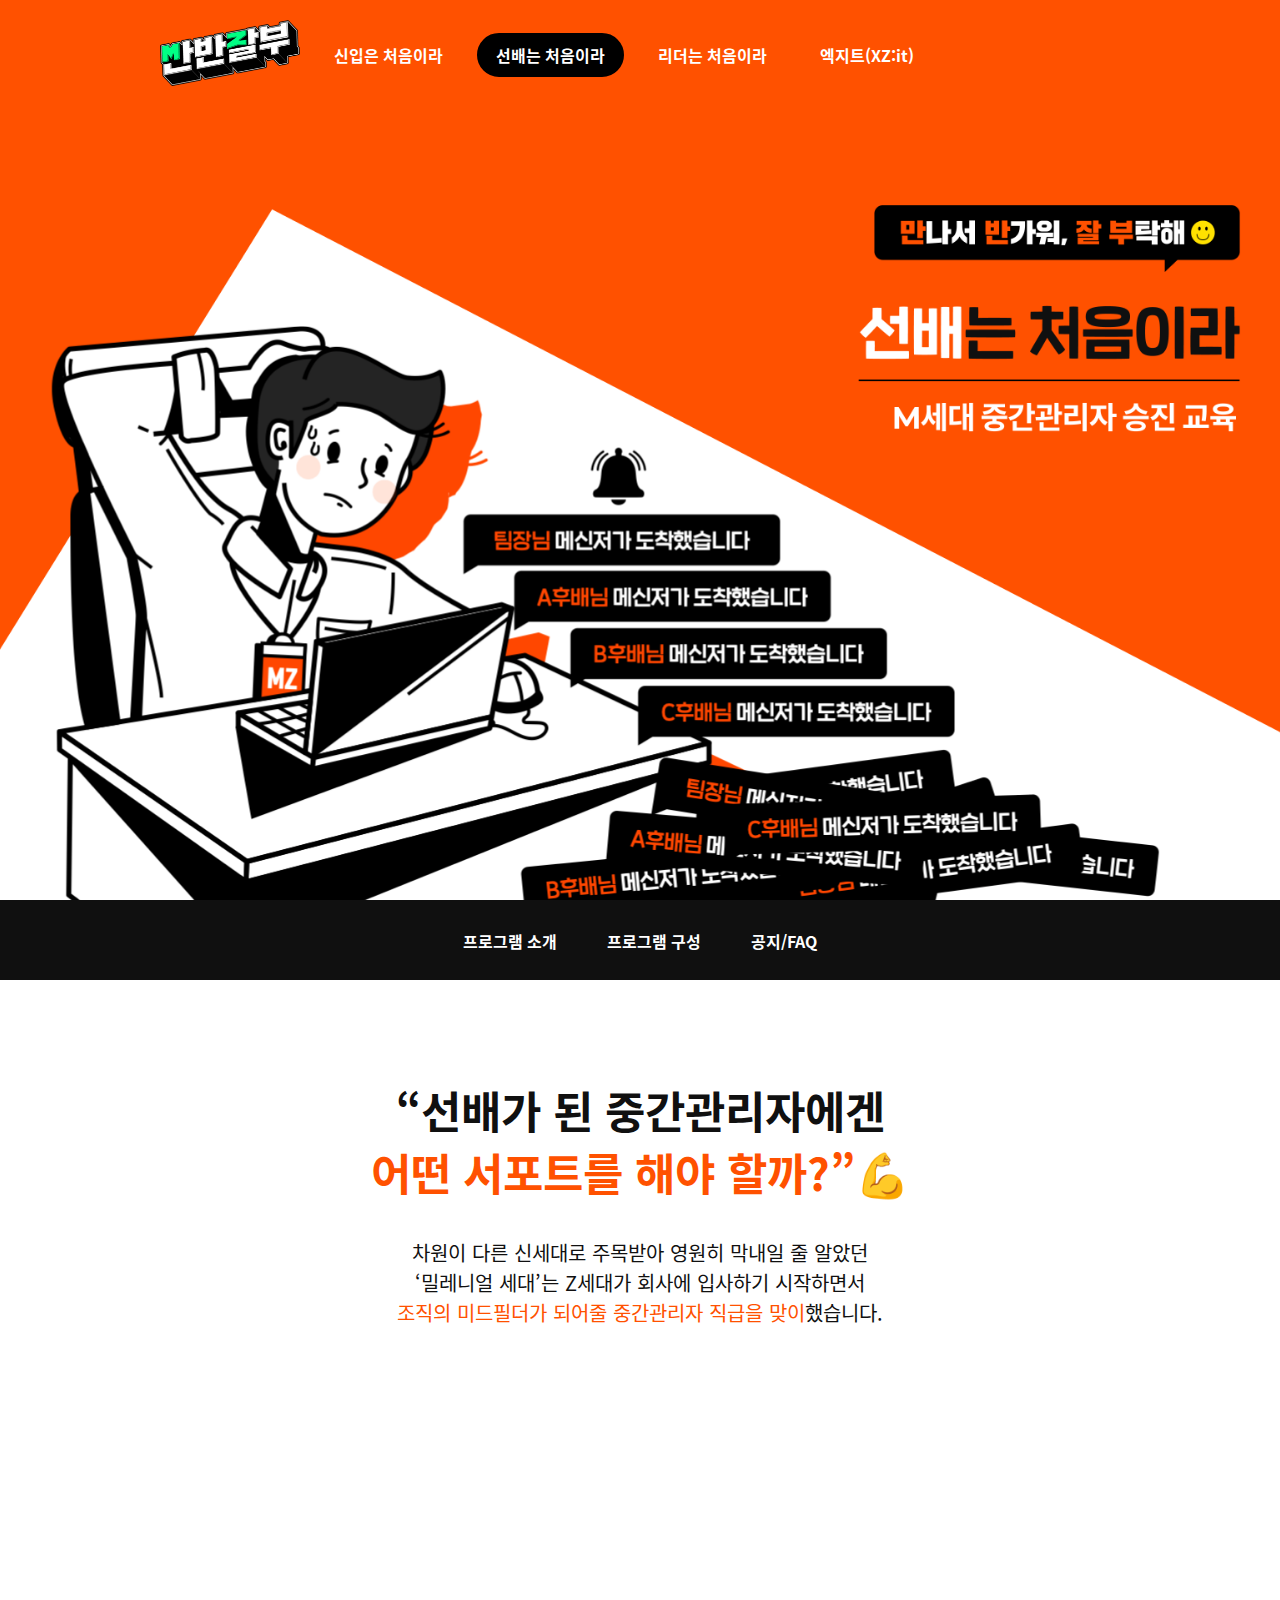
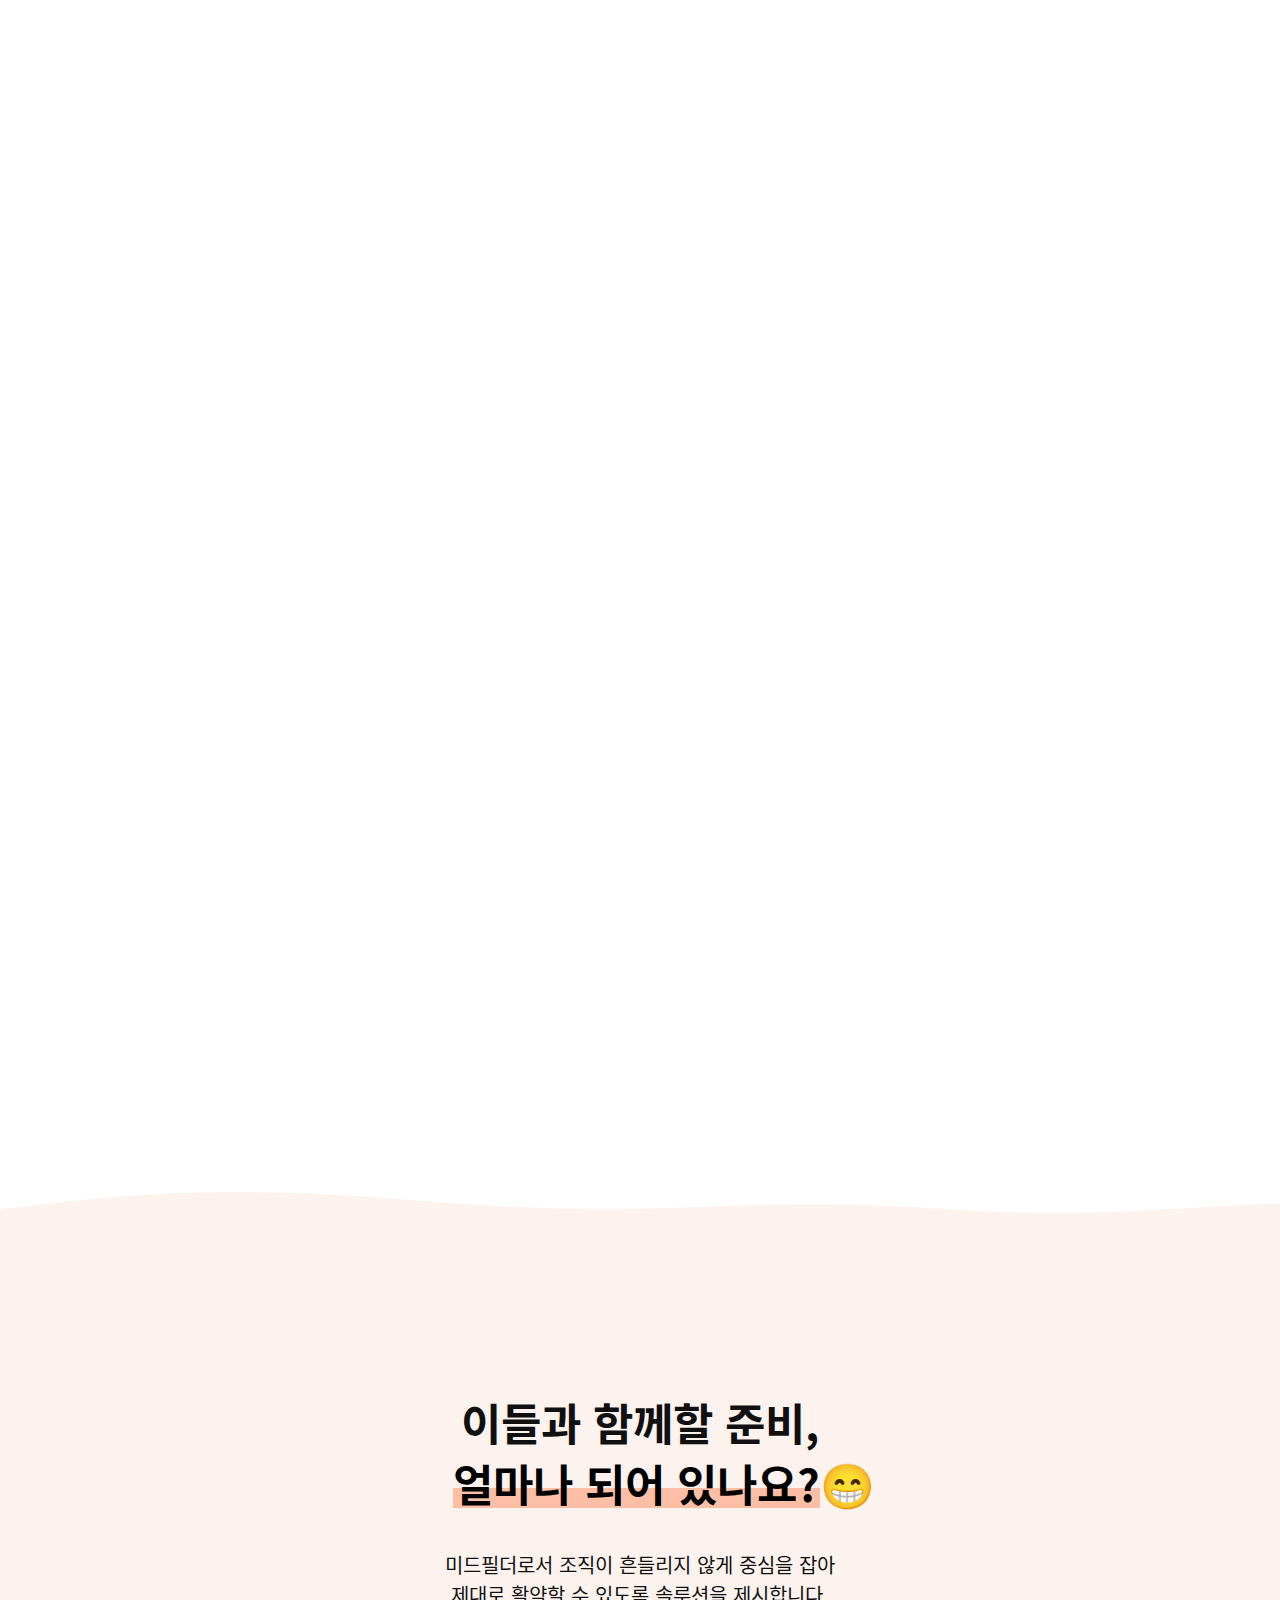
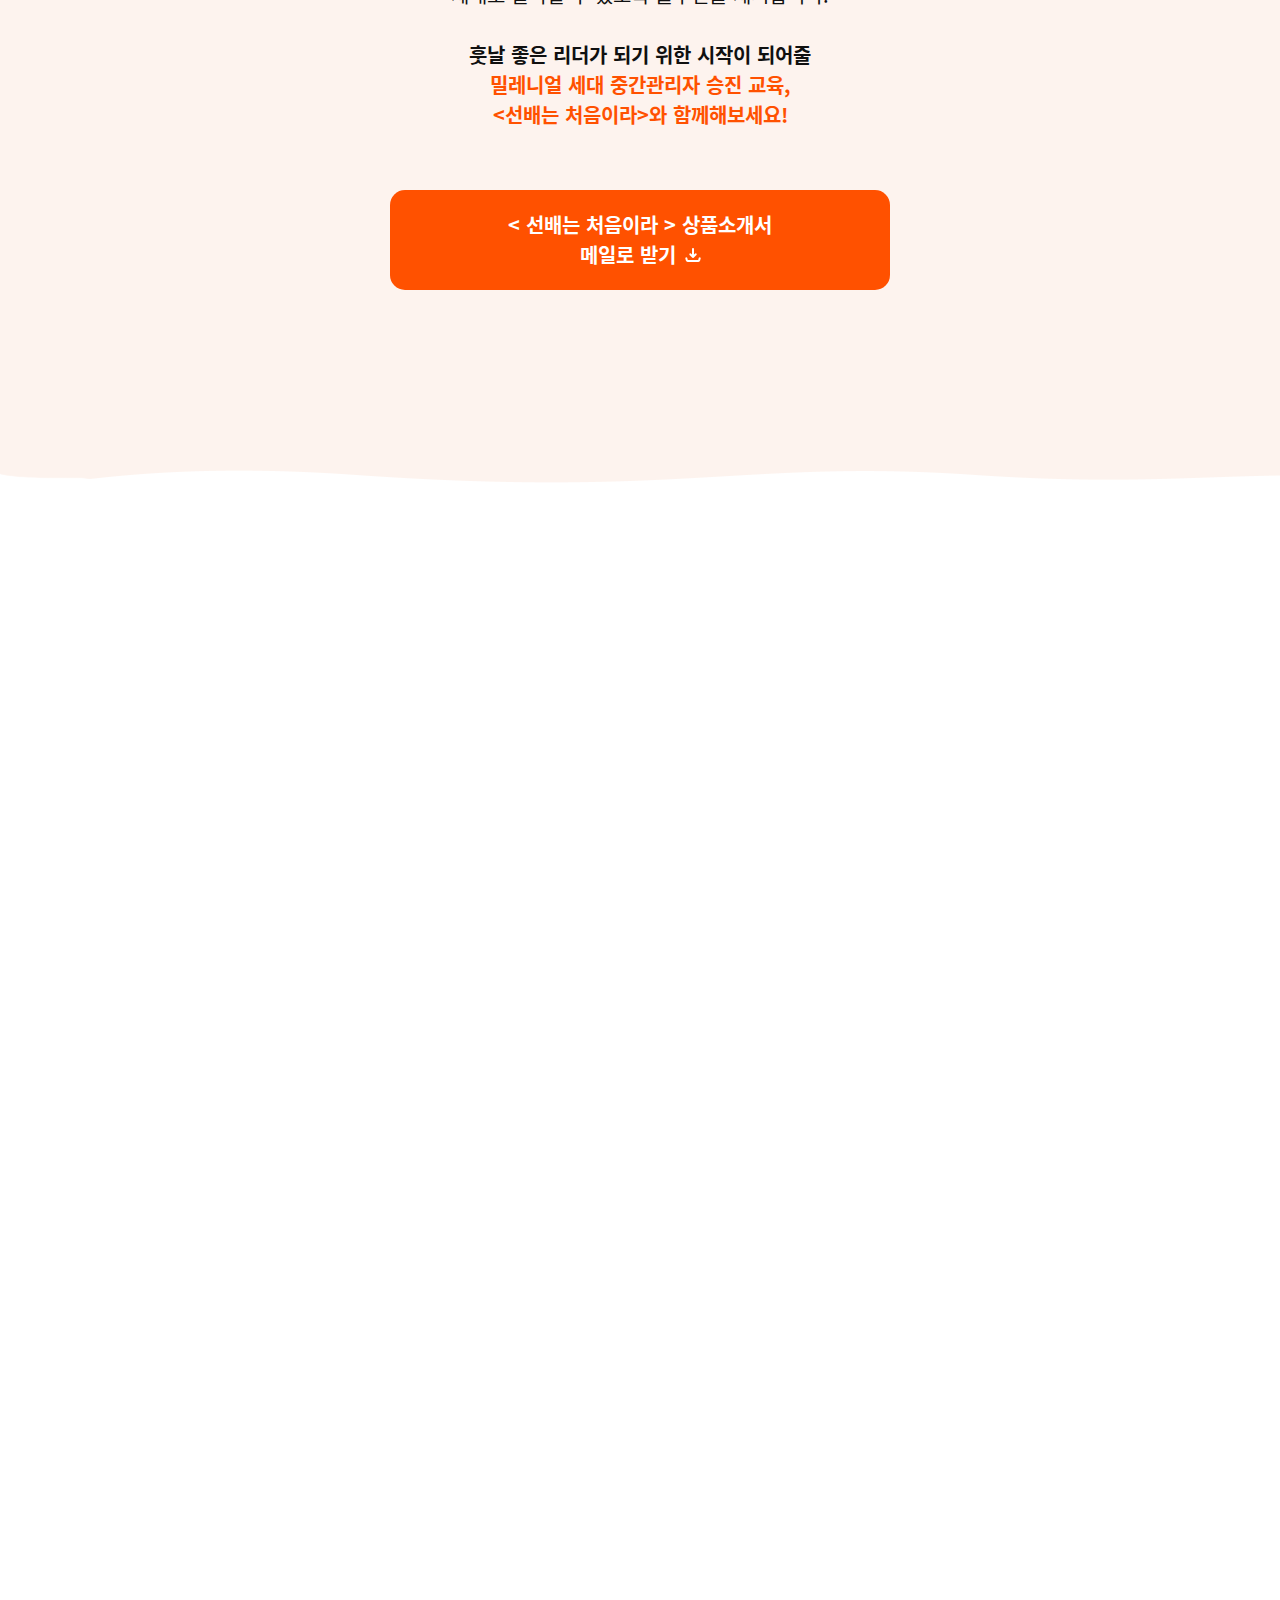
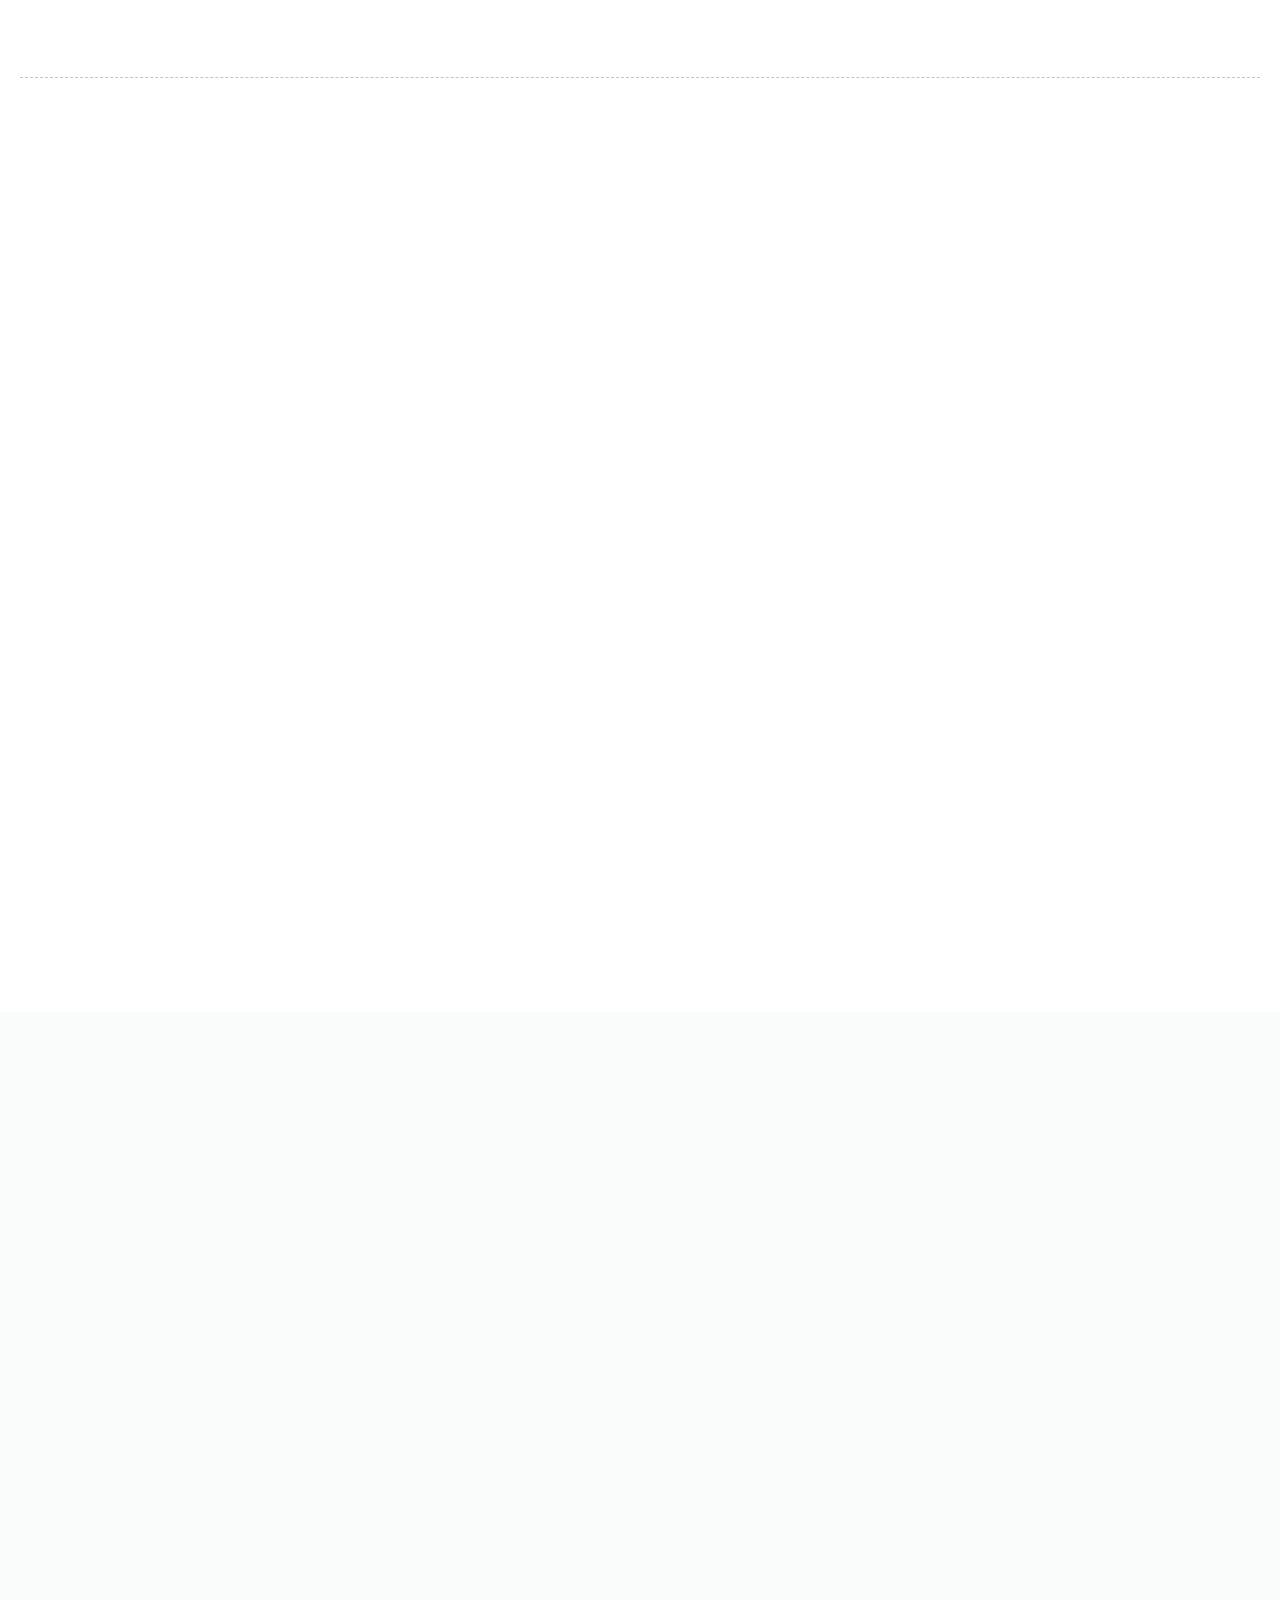
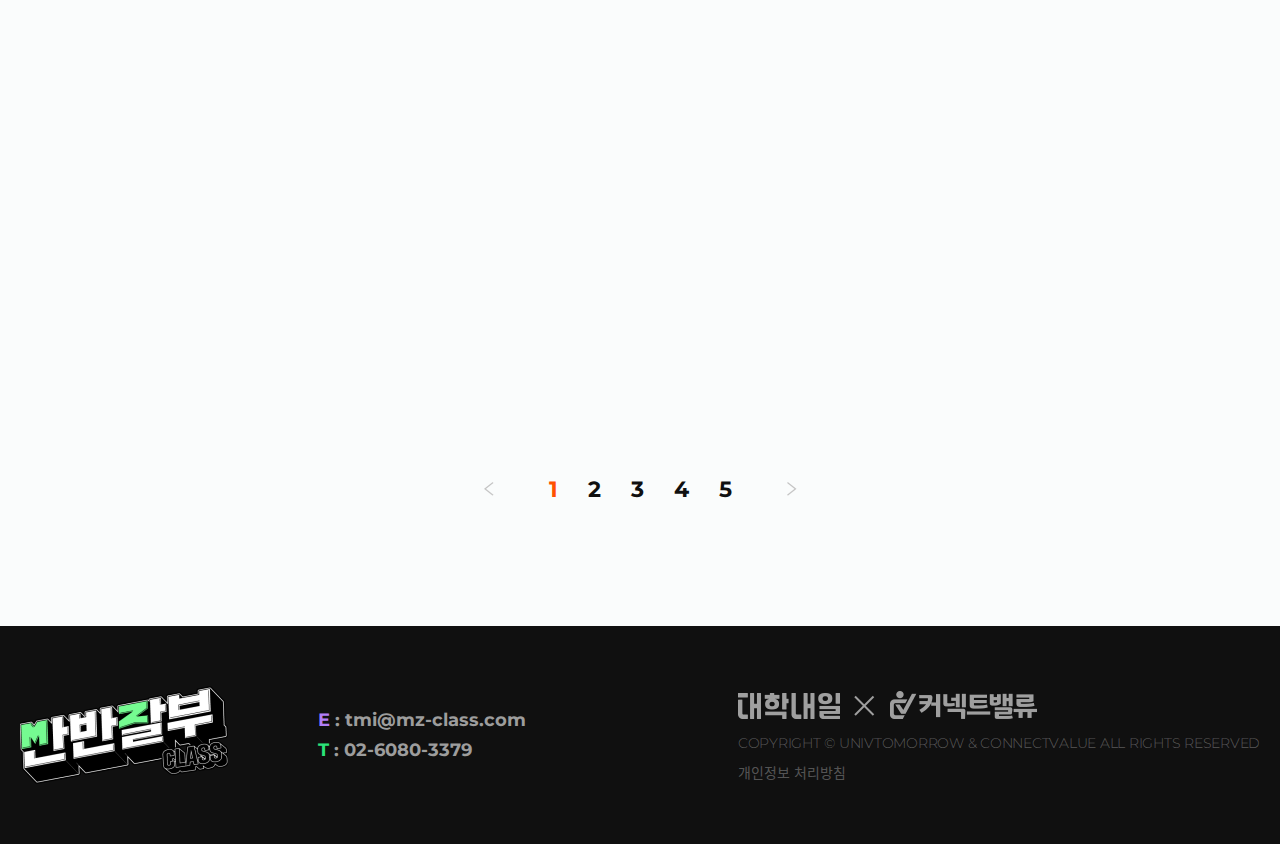
==== commit c11154cb: "퍼블 디자인 수정" ====
--- a/views/html/classJunior.html
+++ b/views/html/classJunior.html
@@ -14,7 +14,7 @@
         <meta property="og:site_name" content="" >
         <meta property="og:title" content="만반잘부 클래스 :: MZ세대 신입사원 양성 교육">
         <meta property="og:description" content="밀레니얼-Z세대 신입사원을 위한 만반잘부 클래스! 대한민국에서 가장 젊은 신입사원 양성 교육을 만나보세요!">
-        <meta property="og:image" content="">
+        <meta property="og:image" content="../../content/images/share.png">
         <meta property="og:image:width" content="600">
         <meta property="og:image:height" content="315">
         
@@ -22,10 +22,10 @@
         <meta name="twitter:site" content="">
         <meta property="twitter:title" content="만반잘부 클래스 :: MZ세대 신입사원 양성 교육">
         <meta property="twitter:description" content="밀레니얼-Z세대 신입사원을 위한 만반잘부 클래스! 대한민국에서 가장 젊은 신입사원 양성 교육을 만나보세요!">
-        <meta property="twitter:image" content="">
-
-        <link rel="shortcut icon" type="image/x-icon" href=""> <!-- Chrome, Safari, IE -->
-        <link rel="icon" type="image/png" href=""> <!-- Firefox, Opera -->
+        <meta property="twitter:image" content="../../content/images/share.png">
+
+        <link rel="shortcut icon" type="image/x-icon" href="../../content/images/favicon.ico"> <!-- Chrome, Safari, IE -->
+        <link rel="icon" type="image/png" href="../../content/images/favicon.png"> <!-- Firefox, Opera -->
 
         <link href="https://fonts.googleapis.com/css2?family=Montserrat:wght@300;400;500;600;700&display=swap" rel="stylesheet"> <!-- google font -->
 
@@ -39,20 +39,25 @@
         <!-- header START -->
         <header class="flex-box flex-align__cnt">
             <h1 class="hd-ci"><a href="index.html"><img src="../../content/images/header-ci.png" alt="만반잘부"></a></h1>
-            <nav>
-                <ul class="flex-box flex-align__cnt">
-                    <li><a href="classNewcomer.html" class="nav-menu fw700 fs16">신입은 처음이라</a></li>
-                    <li><a href="classJunior.html" class="nav-menu active fw700 fs16">선배는 처음이라</a></li>
-                    <li><a href="classLeader.html" class="nav-menu fw700 fs16">리더는 처음이라</a></li>
-                    <li><a href="classXZit.html" class="nav-menu fw700 fs16">엑지트(XZ:it)</a></li>
-                </ul>
+            <nav id="juniorNav">
+                <div class="nav-scrl-wrap">
+                    <div class="nav-scrl">
+                        <ul class="flex-box flex-align__cnt">
+                            <li><a href="classNewcomer.html" class="nav-menu fw700 fs16">신입은 처음이라</a></li>
+                            <li><a href="classJunior.html" class="nav-menu active fw700 fs16">선배는 처음이라</a></li>
+                            <li><a href="classLeader.html" class="nav-menu fw700 fs16">리더는 처음이라</a></li>
+                            <li><a href="classXZit.html" class="nav-menu fw700 fs16">엑지트(XZ:it)</a></li>
+                        </ul>
+                    </div>
+                </div>
             </nav> <!-- //nav -->
         </header>
         <!-- //header END -->
         <!-- content START -->
         <section>
             <article class="class-area-kv__junior">
-                <h2 class="txt-hidden">[선배는 처음이라 키비주얼] 만나서 만가워 잘 부탁해 - 선배는 처음이라 : M세대 중간관리자 승진 교육</h2>
+                <h2 class="txt-hidden">[선배는 처음이라 키비주얼] 만나서 반가워 잘 부탁해 - 선배는 처음이라 : M세대 중간관리자 승진 교육</h2>
+                <figure class="mo-show"><img src="../../content/images/class/junior-keyvisual-mo.png" alt="만나서 반가워 잘 부탁해 - 선배는 처음이라 : M세대 중간관리자 승진 교육"></figure>
             </article> <!-- //key visual -->
             <ul class="anchor-menu-bar flex-box flex-spc__cnt">
                 <li><a href="javascript:void(0);" class="anchor-menu__junior fw700 fs16">프로그램 소개</a></li>
@@ -61,7 +66,7 @@
             </ul> <!-- //anchor menu bar -->
             <article class="class-area-intro__junior class-ani-area">
                 <h3 class="class-tit fs44">“선배가 된 중간관리자에겐<br><span class="fc-orange">어떤 서포트를 해야 할까?”</span>💪</h3>
-                <p class="class-txt fs20">차원이 다른 신세대로 주목받아 영원히 막내일 줄 알았던<br>‘밀레니얼 세대’는 Z세대가 회사에 입사하기 시작하면서<br><span class="fc-orange">조직의 미드필더가 되어줄 중간관리자 직급을 맞이</span>했습니다.</p>
+                <p class="class-txt fs20"><span class="txt-linebreak__mo">차원이 다른 신세대로 주목받아</span> 영원히 막내일 줄 알았던<br><span class="txt-linebreak__mo">‘밀레니얼 세대’는 Z세대가</span> 회사에 입사하기 시작하면서<br><span class="fc-orange"><span class="txt-linebreak__mo">조직의 미드필더가 되어줄</span> 중간관리자 직급을 맞이</span>했습니다.</p>
                 <div class="junior-intro-list class-ani-el__fadeInUp flex-box flex-spc__cnt flex-align__cnt">
                     <div class="junior-intro-circ"><strong class="junior-intro-circ-label fw700 fs34 fc-white"><small class="fs20">후임</small><br><i class="efw700">Z</i>세대</strong></div>
                     <div class="junior-intro-circ orange"><strong class="junior-intro-circ-label fw700 fs34 fc-white"><i class="efw700">M</i>세대</strong></div>
@@ -73,10 +78,10 @@
                 </div>
             </article>  <!-- //intro -->
             <article class="class-area-down__junior class-ani-area">
-                <h3 class="class-tit fs44">이들과 함께할 준비,<br><mark class="highlight orange"><span class="highlight-txt">얼마나 되어 있나요?</span></mark>😁</h3>
+                <h3 class="class-tit fs44">이들과 함께할 준비,<br>&nbsp;&nbsp;&nbsp;&nbsp;<mark class="highlight orange"><span class="highlight-txt">얼마나 되어 있나요?</span></mark>😁</h3>
                 <p class="class-txt fs20">미드필더로서 조직이 흔들리지 않게 중심을 잡아<br>제대로 활약할 수 있도록 솔루션을 제시합니다.<br><br><strong class="fw700">훗날 좋은 리더가 되기 위한 시작이 되어줄<br><span class="fc-orange">밀레니얼 세대 중간관리자 승진 교육,<br>&lt;선배는 처음이라&gt;와 함께해보세요!</span></strong></p>
-                <a href="javascript:void(0);" class="class-down-btn fw700 fs20 orange">
-                    <span class="class-down-btn-label">&lt; 선배는 처음이라 &gt; 상품소개서<br><i class="class-down-btn-ico efw700">Download</i></span></p>
+                <a href="javascript:void(0);" onclick="openModal('modalApply');" class="class-down-btn fw700 fs20 orange">
+                    <span class="class-down-btn-label">&lt; 선배는 처음이라 &gt; 상품소개서<br><i class="class-down-btn-ico">메일로 받기</i></span></p>
                 </a>
             </article> <!-- //download -->   
             <article class="class-area-course__junior class-ani-area anchor-area" data-anchorIdx="0">
@@ -85,9 +90,10 @@
                         <div class="class-course-dt">
                             <h3 class="class-tit fs44"><mark class="highlight orange"><span class="highlight-txt">프로그램 소개</span></mark></h3>
                             <p class="class-txt fs20 fc-grey">밀레니얼 세대가 높은 몰입감으로<br>교육에 참여할 수 있도록 하여<br><strong>기업이 추구하는 맞춤형<br>인재 육성에 기여합니다</strong></p>
+                            <p class="class-txt fw700 fs20 fc-orange">+ 온택트 시대에 알맞은<br>비대면 교육까지 가능합니다!</p>
                         </div>
                         <div class="class-course-dd">
-                            <ul class="class-course-desc flex-box">
+                            <ul class="class-course-desc class-ani-el__fadeInUp delay350 flex-box">
                                 <li class="class-course-desc-item">
                                     <strong class="class-course-desc-tit__book fs24">실무 사례 중심의<br>공감형X문제해결형 교육</strong>
                                     <p class="class-txt class-course-desc-txt fs20 fc-grey">산업 구분 없이 조직의 실사례로<br>높은 공감과 자문자답을 이끔<br>(밀레니얼 감성의 교안까지)</p>
@@ -101,6 +107,29 @@
                                     <p class="class-txt class-course-desc-txt fs20 fc-grey">고객의 니즈, 일정에 맞춰<br>빠르고 쉽게 커스터마이징<br>가능한 모듈형 프로그램 구성</p>
                                 </li>
                             </ul>
+                            <div class="class-course-point-box class-ani-el__fadeInUp delay700">
+                                <h4 class="class-course-point-tit fs24">교육 <span class="efw700">Point</span></h4>
+                                <ul class="class-course-point-list flex-box flex-spc__cnt">
+                                    <li class="class-course-point-item">
+                                        <div class="class-course-point-circ orange">
+                                            <strong class="class-course-point-label efw700 fs24">MBA<br>TYPE</strong>
+                                        </div>
+                                        <p class="class-txt fw700 fs20"><span class="txt-linebreak__mo">실무 사례</span> 중심 교육</p>
+                                    </li>
+                                    <li class="class-course-point-item">
+                                        <div class="class-course-point-circ orange">
+                                            <strong class="class-course-point-label efw700 fs24">Micro<br>Learning</strong>
+                                        </div>
+                                        <p class="class-txt fw700 fs20"><span class="txt-linebreak__mo">25분 단위의</span> 핵심 교육</p>
+                                    </li>
+                                    <li class="class-course-point-item">
+                                        <div class="class-course-point-circ orange">
+                                            <strong class="class-course-point-label efw700 fs24">MZ<br>Oriented</strong>
+                                        </div>
+                                        <p class="class-txt fw700 fs20"><span class="txt-linebreak__mo">MZ세대</span> 맞춤 교육</p>
+                                    </li>
+                                </ul>
+                            </div>
                         </div>
                     </div> <!-- //class course dl -->
                 </div> <!-- //grid -->
@@ -118,28 +147,28 @@
                                     <li class="class-course-module-item flex-box flex-align__cnt pt0">
                                         <span class="class-course-module-label fw700 fs24">모듈 1</span>
                                         <div class="class-course-module-cont">
-                                            <strong class="fs24">선배로서의 시간은 다르게 흐른다</strong>
+                                            <strong class="fs24"><span class="txt-linebreak__mo">선배로서의 시간은</span> 다르게 흐른다</strong>
                                             <p class="class-txt fs20 fc-grey">새로워진 환경과 역할의 변화를<br>이해하고 실천하기</p>
                                         </div>
                                     </li>
                                     <li class="class-course-module-item flex-box flex-align__cnt">
                                         <span class="class-course-module-label fw700 fs24">모듈 2</span>
                                         <div class="class-course-module-cont">
-                                            <strong class="fs24">새로워진 환경과 역할의 변화를 이해하고 실천하기</strong>
+                                            <strong class="fs24"><span class="txt-linebreak__mo">어쩌다 선배는 이제 그만,</span> 내일을 위한 성장 마인드셋</strong>
                                             <p class="class-txt fs20 fc-grey">경영미션 보드게임을 통해 조직 및<br>업무 프로세스 맛보기</p>
                                         </div>
                                     </li>
                                     <li class="class-course-module-item flex-box flex-align__cnt">
                                         <span class="class-course-module-label fw700 fs24">모듈 3</span>
                                         <div class="class-course-module-cont">
-                                            <strong class="fs24">미드필더로서 포지션 설정하기</strong>
+                                            <strong class="fs24"><span class="txt-linebreak__mo">미드필더로서</span> 포지션 설정하기</strong>
                                             <p class="class-txt fs20 fc-grey">커뮤니케이션 스킬은 레벨UP,<br>내·외적 갈등은 레벨DOWN</p>
                                         </div>
                                     </li>
                                     <li class="class-course-module-item flex-box flex-align__cnt">
                                         <span class="class-course-module-label fw700 fs24">모듈 4</span>
                                         <div class="class-course-module-cont">
-                                            <strong class="fs24">알잘딱깔센 일잘러를 위한 업무 매니지먼트</strong>
+                                            <strong class="fs24"><span class="txt-linebreak__mo">알잘딱깔센 일잘러를 위한</span> 업무 매니지먼트</strong>
                                             <p class="class-txt fs20 fc-grey">알아 둬야 할 3종 워크 세트<br>(스마트 워크, 워크 디자인, 워크룰)</p>
                                         </div>
                                     </li>
@@ -231,16 +260,135 @@
             <div class="ft-wrap__rt">
                 <i class="ft-ci__corp"><img src="../../content/images/footer-ci-corp.png" alt="대학내일 X 커넥트밸류"></i>
                 <p class="ft-txt__copyright efw300 fs14"><span class="txt-linebreak__mo">COPYRIGHT &copy; UNIVTOMORROW & CONNECTVALUE</span> ALL RIGHTS RESERVED</p>
+                <a href="privacy.html" class="ft-txt__link fs14">개인정보 처리방침</a>
             </div>
         </footer>
         <!-- //footer END -->
+        <!-- modal START -->
+        <div class="modal-area" id="modalApply">
+            <div class="modal-wrap__rlt modal-wrap__720">
+                <div class="modal-hd">
+                    <h4 class="modal-hd-tit fw400 fs20">소속과 이메일 주소를 입력하면<br><strong class="fw700">메일로 상품소개서를 보내드려요!</strong></h4>
+                </div>
+                <div class="modal-view">
+                    <form>
+                        <div class="form-wrap">
+                            <div class="form-row">
+                                <div class="form-el-box">
+                                    <label for="applyName" class="form-el-label__input-txt">이름</label>
+                                    <input type="text" id="applyName" class="form-el__input-txt">
+                                    <i class="form-el-mark__correct"><img src="../../content/images/form-ico-correct.png" alt="올바른 값 아이콘"></i>
+                                </div>
+                                <p class="form-el-mark__wrong">필수항목 입니다.</p>
+                            </div>
+                            <div class="form-row">
+                                <div class="form-el-box">
+                                    <label for="applyBelong" class="form-el-label__input-txt">소속</label>
+                                    <input type="text" id="applyBelong" class="form-el__input-txt">
+                                    <i class="form-el-mark__correct"><img src="../../content/images/form-ico-correct.png" alt="올바른 값 아이콘"></i>
+                                </div>
+                                <p class="form-el-mark__wrong">필수항목 입니다.</p>
+                            </div>
+                            <div class="form-row">
+                                <div class="form-el-box">
+                                    <label for="applyEmail" class="form-el-label__input-txt">이메일</label>
+                                    <input type="email" id="applyEmail" class="form-el__input-txt">
+                                    <i class="form-el-mark__correct"><img src="../../content/images/form-ico-correct.png" alt="올바른 값 아이콘"></i>
+                                </div>
+                                <p class="form-el-mark__wrong">필수항목 입니다.</p>
+                            </div>
+                        </div>
+                        <div class="form-wrap">
+                            <div class="form-row">
+                                <div class="form-el-box">
+                                    <div class="form-chk__rect">
+                                        <input type="checkbox" name="applyTerm" id="applyTerm1">
+                                        <label class="form-chk-label" for="applyTerm1">개인정보 수집 및 이용에 동의합니다. <span class="fc-red">(필수)</span></label>
+                                    </div>
+                                </div>
+                            </div>
+                            <div class="form-row">
+                                <div class="form-el__term">
+                                    <p><b class="fw700">개인정보 수집 및 이용 동의 안내</b><br>수집하는 개인정보의 항목, 이용목적, 보유 및 이용기간을 안내 드리오니, 자세히 읽은 후 동의하여 주시기 바랍니다.<br><br></p>
+                                    <p class="txt-indent"><b class="fw700">수집 목적</b><br>상품소개서 발송</p>
+                                    <p class="txt-indent"><b class="fw700">수집 항목</b><br>성명, 소속, 이메일</b></p>
+                                    <p class="txt-indent"><b class="fw700">보유 및 이용기간</b><br>수집•이용 동의일로부터 12개월</p>
+                                </div>
+                            </div>
+                        </div>
+                        <div class="form-wrap">
+                            <div class="form-row">
+                                <div class="form-el-box">
+                                    <div class="form-chk__rect">
+                                        <input type="checkbox" name="applyTerm" id="applyTerm2">
+                                        <label class="form-chk-label" for="applyTerm2">마케팅 정보 수신 및 이용에 동의합니다. (선택)</label>
+                                    </div>
+                                </div>
+                            </div>
+                            <div class="form-row">
+                                <div class="form-el__term">
+                                    <p><b class="fw700">마케팅 정보 수신 동의 안내</b><br>‘개인정보 보호법’에 따라 동의를 얻어 아래와 같이 서비스의 홍보 및 마케팅을 위한 개인정보를 수집 및 이용합니다.<br><br></p>
+                                    <p class="txt-indent"><b class="fw700">수집 목적</b><br>신규 상품 안내 및 정보제공</p>
+                                    <p class="txt-indent"><b class="fw700">수집 항목</b><br>이메일</b></p>
+                                    <p class="txt-indent"><b class="fw700">보유 및 이용기간</b><br>수집•이용 동의일로부터 12개월</p>
+                                </div>
+                            </div>
+                        </div>
+                        <div class="form-wrap">
+                            <div class="form-row">
+                                <div class="form-el-box txt-cnt">
+                                    <div class="form-chk__rect">
+                                        <input type="checkbox" name="applyTerm" id="applyTermAll">
+                                        <label class="form-chk-label" for="applyTermAll">모든 약관에 동의합니다.</label>
+                                    </div>
+                                </div>
+                            </div>
+                        </div>
+                        <div class="form-wrap">
+                            <div class="form-row flex-box flex-spc__btw">
+                                <a href="javascript:void(0);" onclick="closeModal('modalApply');" class="paging-btn__modal ghost w-pct__49">취소</a>
+                                <a href="javascript:void(0);" onclick="closeModal('modalApply'); openModal('modalAlert');" class="paging-btn__modal primary w-pct__49">확인</a> <!-- zoe 코멘트 : 폼 양식이 모두 채워졌을 때 해당 확인 버튼 활성화 -->
+                                <!-- <a href="javascript:void(0);" onclick="unvalidSubmitBtn(this);" class="paging-btn__modal primary w-pct__49">확인</a> zoe 코멘트 : 폼 양식이 모두 채워지지 않았을 때 해당 확인 버튼 활성화 -->
+                            </div>
+                        </div>
+                    </form>
+                </div>
+            </div>
+        </div>
+        <div class="modal-area" id="modalAlert">
+            <div class="alert-wrap">
+                <p class="alert-txt txt-indent"><i class="mark"><img src="../../content/images/modal-ico-alert.png" alt="알림 아이콘"></i>만반잘부님 메일로 상품소개서가 발송되었습니다.</p>
+            </div>
+        </div>
+        <!-- modal END -->
     </body>
     <script>
         $(document).ready(function(){
+            //navigation positioning in mobile
+            $(".nav-scrl-wrap").scrollLeft(110);
             //scroll animation event
             scrlAni();
             //class page event
             classEvent();
+
+            //form event
+            formEvent();
+            //input checkbox event
+            $("input[name='applyTerm']").not("#applyTermAll").on('change', function() {
+                var checkedApplyTerm = $("input[name='applyTerm']:checked").length;
+
+                if ( $("#applyTermAll:checked").length < 1 && checkedApplyTerm == 2 ) {
+                    $("#applyTermAll").prop('checked', true);
+                } else {
+                    $("#applyTermAll").prop('checked', false);
+                }
+            });
+            $("#applyTermAll").on('change', function() {
+                var checked = $(this).prop('checked');
+                $(this).parents("form").find("input:checkbox").prop('checked', checked);
+            });
+            //click alert button event
+            clickAlertBtn();
         });
     </script>
     <!-- Global site tag (gtag.js) - Google Analytics -->
--- a/content/styles/content.css
+++ b/content/styles/content.css
@@ -11,11 +11,25 @@
     width: 100%;
     z-index: 10;
 }
+
+@media screen and (max-width: 575.98px) {
+    header {
+        display: block !important;
+        padding: 3rem 0;
+        text-align: center;
+    }
+}
 /* ci
 ==========================================================*/
 .hd-ci {
     display: inline-block;
     width: 7rem;
+}
+@media screen and (max-width: 575.98px) {
+    .hd-ci {
+        padding-bottom: 2rem;
+        width: 9rem;
+    }
 }
 /* navigation toggle button
 ==========================================================*/
@@ -96,10 +110,6 @@
 /*==========================================================
 navigation
 ==========================================================*/
-.nav-scrl-wrap {
-    overflow: auto;
-    height: 100%;
-}
 .nav-wrap {
     position: relative;
 }
@@ -116,13 +126,67 @@
 }
 .nav-menu:hover {
     color: #000;
-    background-color: #fff;
-    border-color: #000;
 }
 .nav-menu.active {
     color: #fff !important;
     border-color: #000;
     background-color: #000;
+}
+
+@media screen and (max-width: 575.98px) {
+    nav {
+        overflow: hidden;
+        position: relative;
+    }
+    nav::before {
+        content: "";
+        position: absolute;
+        top: 0;
+        right: 0;
+        width: 5%;
+        height: 100%;
+        z-index: 1;
+    }
+    .nav-scrl-wrap {
+        overflow-x: scroll;
+        padding: 0 20px;
+    }
+    .nav-scrl {
+        overflow: auto;
+        height: 100%;
+    }
+    .nav-scrl-wrap,
+    .nav-scrl {
+        -ms-overflow-style: none;
+        scrollbar-width: none;
+    }
+    .nav-scrl-wrap::-webkit-scrollbar,
+    .nav-scrl::-webkit-scrollbar {
+        display: none;
+    }
+    #newcomerNav::before {
+        background-color: #6a44e3;
+        box-shadow: 0 0 11px 11px #6a44e3;
+    }
+    #juniorNav::before {
+        background-color: #ff5100;
+        box-shadow: 0 0 11px 11px #ff5100;
+    }
+    #leaderNav::before {
+        background-color:#2c76f4;
+        box-shadow: 0 0 11px 11px #2c76f4;
+    }
+    #xzitNav::before {
+        display: none;
+    }
+    .nav-scrl {
+        padding-bottom: 1rem;
+        width: 42rem;
+    }
+    .nav-menu {
+        padding: 0.75rem 1rem;
+        margin-left: 0;
+    }
 }
 /* toggle navigation
 ==========================================================*/
@@ -207,7 +271,7 @@
 ==========================================================*/
 footer {
     padding: 3rem 12.5%;
-    background-color: #111;
+    background-color: #101010;
 }
 [class^="ft-ci__"] {
     display: inline-block;
@@ -229,6 +293,11 @@
     letter-spacing: -0.25px;
     color: rgba(255, 255, 255, 0.3);
 }
+.ft-txt__link {
+    display: inline-block;
+    margin-top: 0.75rem;
+    color: rgba(255, 255, 255, 0.3);
+}
 
 @media screen and (max-width: 1366.98px) {
     footer {
@@ -238,7 +307,7 @@
 }
 @media screen and (max-width: 575.98px) {
     footer {
-        padding: 6rem 0 8rem;
+        padding: 4rem 0 8rem;
         text-align: center;
     }
     .ft-wrap__lt {
@@ -260,6 +329,7 @@
         width: 15rem;
     }
     .ft-txt__copyright {
+        font-size: 0.8rem;
         line-height: 1.2;
     }
 }
@@ -337,6 +407,48 @@
         background-position: -10000px 0;
     }
 }
+@-webkit-keyframes buzzOut {
+    10% {
+      -webkit-transform: translateX(3px) rotate(2deg);
+      transform: translateX(3px) rotate(2deg);
+    }
+    20% {
+      -webkit-transform: translateX(-3px) rotate(-2deg);
+      transform: translateX(-3px) rotate(-2deg);
+    }
+    30% {
+      -webkit-transform: translateX(3px) rotate(2deg);
+      transform: translateX(3px) rotate(2deg);
+    }
+    40% {
+      -webkit-transform: translateX(-3px) rotate(-2deg);
+      transform: translateX(-3px) rotate(-2deg);
+    }
+    50% {
+      -webkit-transform: translateX(2px) rotate(1deg);
+      transform: translateX(2px) rotate(1deg);
+    }
+    60% {
+      -webkit-transform: translateX(-2px) rotate(-1deg);
+      transform: translateX(-2px) rotate(-1deg);
+    }
+    70% {
+      -webkit-transform: translateX(2px) rotate(1deg);
+      transform: translateX(2px) rotate(1deg);
+    }
+    80% {
+      -webkit-transform: translateX(-2px) rotate(-1deg);
+      transform: translateX(-2px) rotate(-1deg);
+    }
+    90% {
+      -webkit-transform: translateX(1px) rotate(0);
+      transform: translateX(1px) rotate(0);
+    }
+    100% {
+      -webkit-transform: translateX(-1px) rotate(0);
+      transform: translateX(-1px) rotate(0);
+    }
+}
 
 @keyframes fadeIn {
     0% {
@@ -406,6 +518,48 @@
     }
     100% {
         background-position: -10000px 0;
+    }
+}
+@keyframes buzzOut {
+    10% {
+      -webkit-transform: translateX(3px) rotate(2deg);
+      transform: translateX(3px) rotate(2deg);
+    }
+    20% {
+      -webkit-transform: translateX(-3px) rotate(-2deg);
+      transform: translateX(-3px) rotate(-2deg);
+    }
+    30% {
+      -webkit-transform: translateX(3px) rotate(2deg);
+      transform: translateX(3px) rotate(2deg);
+    }
+    40% {
+      -webkit-transform: translateX(-3px) rotate(-2deg);
+      transform: translateX(-3px) rotate(-2deg);
+    }
+    50% {
+      -webkit-transform: translateX(2px) rotate(1deg);
+      transform: translateX(2px) rotate(1deg);
+    }
+    60% {
+      -webkit-transform: translateX(-2px) rotate(-1deg);
+      transform: translateX(-2px) rotate(-1deg);
+    }
+    70% {
+      -webkit-transform: translateX(2px) rotate(1deg);
+      transform: translateX(2px) rotate(1deg);
+    }
+    80% {
+      -webkit-transform: translateX(-2px) rotate(-1deg);
+      transform: translateX(-2px) rotate(-1deg);
+    }
+    90% {
+      -webkit-transform: translateX(1px) rotate(0);
+      transform: translateX(1px) rotate(0);
+    }
+    100% {
+      -webkit-transform: translateX(-1px) rotate(0);
+      transform: translateX(-1px) rotate(0);
     }
 }
 
@@ -498,6 +652,11 @@
         padding-right: 20px !important;
     }
 }
+@media screen and (max-width: 575.98px) {
+    .class-tit {
+        font-size: 2.5rem;
+    }
+}
 /* visual
 ==========================================================*/
 [class^="class-area-kv__"] {
@@ -518,6 +677,14 @@
 .class-area-kv__xzit {
     background-image: url("../images/class/xzit-keyvisual.png");
 }
+
+@media screen and (max-width: 575.98px) {
+    [class^="class-area-kv__"] {
+        padding: 0 !important;
+        height: auto;
+        background: none;
+    }
+}
 /* anchor menu
 ==========================================================*/
 .anchor-menu-bar {
@@ -525,7 +692,7 @@
     position: sticky;
     top: 0;
     padding: 1.5rem 0;
-    background-color: #000;
+    background-color: #101010;
     z-index: 10;
 }
 [class^="anchor-menu__"] {
@@ -548,9 +715,34 @@
 .anchor-menu__xzit.active {
     color: #31e784;
 }
+
+@media screen and (max-width: 575.98px) {
+    .anchor-menu-bar {
+        padding: 1.8rem 0;
+    }
+    .anchor-menu__newcomer:hover,
+    .anchor-menu__junior:hover,
+    .anchor-menu__leader:hover,
+    .anchor-menu__xzit:hover {
+        color: #fff;
+    }
+    .anchor-menu__newcomer.active {
+        color: #e1ccff;
+    }
+    .anchor-menu__junior.active {
+        color: #ff5100;
+    }
+    .anchor-menu__leader.active {
+        color: #9ec2ff;
+    }
+    .anchor-menu__xzit.active {
+        color: #31e784;
+    }
+}
 /* intro
 ==========================================================*/
 [class^="class-area-intro__"] {
+    overflow-x: hidden;
     padding: 5rem 0 6rem;
     text-align: center;
 }
@@ -573,10 +765,12 @@
     transition: opacity 2s 1.5s ease;
 }
 [class^="class-intro-copy__"] {
+    position: relative;
     margin: 3.5rem 0;
     line-height: 1.4;
     background-repeat: no-repeat;
     background-size: 4.25rem;
+    z-index: 1;
 }
 .class-intro-copy__top {
     padding-left: 6.5rem;
@@ -652,6 +846,98 @@
     margin: 6rem auto 0;
     max-width: 966px;
 }
+
+@media screen and (min-width: 1920.98px) {
+    .class-intro-copy-box::after {
+        top: -15%;
+        background-size: 60%;
+    }
+}
+@media screen and (max-width: 1440.98px) {
+    .class-intro-copy-box::after {
+        top: 13%;
+    }
+    .class-area-intro__newcomer .class-intro-copy-box::after {
+        top: 20%;
+    }
+    .class-area-intro__leader .class-intro-copy-box::after {
+        top: 8%;
+    }
+}
+@media screen and (max-width: 1199.98px) {
+    .class-intro-copy-box::after {
+        top: 0 !important;
+    }
+    .class-intro-copy-box {
+        padding: 45% 20px 3rem;
+        margin: 3rem 0 6rem;
+    }
+    .class-intro-copy-box::after {
+        top: 0;
+        height: 50%;
+        background-size: 100%;
+        -webkit-transition-delay: 0.35s;
+        transition-delay: 0.35s;
+    }
+}
+@media screen and (max-width: 575.98px) {
+    [class^="class-area-intro__"] .class-tit {
+        font-size: 1.8rem;
+    }
+    .class-intro-copy-box {
+        padding: 45% 0 0;
+        margin: 5rem 0 0;
+    }
+    .class-intro-copy-box::after {
+        height: 40%;
+        background: url("../images/class/common-intro-copy-background-image-mo.png") no-repeat center top;
+        background-size: 100%;
+    }
+    [class^="class-intro-copy__"] {
+        margin: 2rem 0;
+        font-size: 1.4rem;
+        background-size: 3rem;
+    }
+    .class-intro-copy__top {
+        padding-left: 4rem;
+    }
+    .class-intro-copy__btm {
+        padding-right: 4rem;
+    }
+    .newcomer-intro-list li {
+        padding-top: 1.5rem;
+    }
+    .newcomer-intro-label {
+        margin: 0 auto;
+    }
+    .newcomer-intro-label strong {
+        font-size: 1rem;
+    }
+    .newcomer-intro-label span {
+        font-size: 0.8rem;
+    }
+    .newcomer-intro-txt {
+        padding: 1.25rem 0 0;
+        width: 100%;
+        font-size: 1rem;
+        text-align: center;
+    }
+    
+    .junior-intro-circ {
+        width: 9.5rem;
+        height: 9.5rem;
+    }
+    .junior-intro-circ.orange {
+        width: 8rem;
+        height: 8rem;
+    }
+    .junior-intro-circ-label {
+        font-size: 1.5rem;
+    }
+    .xzit-intro-img {
+        margin: 5rem -20px 0;
+    }
+}
 /* download
 ==========================================================*/
 [class^="class-area-down__"] {
@@ -667,20 +953,57 @@
     left: 0;
     width: 100%;
     height: 2rem;
+    background-position: 0 0;
+    background-repeat: repeat-x;
     background-size: cover;
 }
 [class^="class-area-down__"]::before {
     top: -2rem;
-    background: url("../images/class/common-download-background-image-top.png") repeat-x 0 0;
     -webkit-animation: moveBg 50s linear;
     animation: moveBg 50s linear;
 }
 [class^="class-area-down__"]::after {
     bottom: -2rem;
-    background: url("../images/class/common-download-background-image-bottom.png") repeat-x 0 0;
     -webkit-animation: moveBgRv 50s linear;
     animation: moveBgRv 50s linear;
 }
+.class-area-down__newcomer {
+    background-color: #f7f5ff;
+}
+.class-area-down__newcomer::before {
+    background-image: url("../images/class/newcomer-download-background-image-top.png");
+}
+.class-area-down__newcomer::after {
+    background-image: url("../images/class/newcomer-download-background-image-bottom.png");
+}
+.class-area-down__junior {
+    background-color: #fdf3ee;
+}
+.class-area-down__junior::before {
+    background-image: url("../images/class/junior-download-background-image-top.png");
+}
+.class-area-down__junior::after {
+    background-image: url("../images/class/junior-download-background-image-bottom.png");
+}
+.class-area-down__leader {
+    background-color: #f1f6fd;
+}
+.class-area-down__leader::before {
+    background-image: url("../images/class/leader-download-background-image-top.png");
+}
+.class-area-down__leader::after {
+    background-image: url("../images/class/leader-download-background-image-bottom.png");
+}
+.class-area-down__xzit {
+    background-color: #eefaf5;
+}
+.class-area-down__xzit::before {
+    background-image: url("../images/class/xzit-download-background-image-top.png");
+}
+.class-area-down__xzit::after {
+    background-image: url("../images/class/xzit-download-background-image-bottom.png");
+}
+
 .class-down-btn {
     overflow-y: hidden;
     position: relative;
@@ -724,6 +1047,15 @@
     background: url("../images/class/common-download-button-icon.png") no-repeat center right;
     background-size: 0.8rem;
 }
+
+@media screen and (max-width: 575.98px) {
+    [class^="class-area-down__"] {
+        padding: 5rem 0;
+    }
+    [class^="class-area-down__"] .class-tit {
+        font-size: 1.7rem;
+    }
+}
 /* course
 ==========================================================*/
 [class^="class-area-course__"] .class-txt {
@@ -735,10 +1067,13 @@
     padding: 8rem 0;
 }
 [class^="class-area-course__"] + [class^="class-area-course__"] .class-course-dl {
-    border-top: 1px solid #c4c4c4;
+    border-top: 1px dashed #c4c4c4;
 }
 .class-course-dt {
     width: 16.5rem;
+}
+.class-course-dt .class-tit {
+    line-height: 1;
 }
 .class-course-dd {
     width: calc(100% - 16.5rem);
@@ -757,7 +1092,7 @@
     padding-top: 2.5rem;
     line-height: 1.3;
     background-repeat: no-repeat;
-    background-position: left top;
+    background-position: left top 5px;
     background-size: 1.75rem;
 }
 .class-course-desc-tit__pen {
@@ -785,8 +1120,81 @@
     background-image: url("../images/class/common-couse-icon-paper.png");
 }
 
+.class-course-point-box {
+    padding: 2rem 0 3rem;
+    margin-top: 4rem;
+    text-align: center;
+    background-color: #f9f9f9;
+    border-radius: 0.75rem;
+}
+.class-course-point-tit {
+    display: inline-block;
+    position: relative;
+    padding-left: 1.75rem;
+    margin-bottom: 2.5rem;
+}
+.class-course-point-tit::before {
+    content: "!";
+    display: inline-block;
+    position: absolute;
+    top: -2px;
+    left: 0;
+    width: 1.25rem;
+    height: 1.25rem;
+    line-height: 1.25rem;
+    border: 2px solid #000;
+    border-radius: 100%;
+}
+.class-course-point-list {
+    position: relative;
+}
+.class-course-point-list::after {
+    content: "";
+    position: absolute;
+    top: 40%;
+    left: 50%;
+    -webkit-transform: translate(-50%, -50%);
+    transform: translate(-50%, -50%);
+    width: 52%;
+    height: 1px;
+    background-position: bottom;
+    background-size: 0.75rem 1px;
+    background-repeat: repeat-x;
+}
+.class-course-point-item {
+    padding: 0 1rem;
+}
+.class-course-point-circ {
+    position: relative;
+    display: inline-block;
+    width: 9rem;
+    height: 9rem;
+    border-radius: 100%;
+    z-index: 1;
+}
+.class-course-point-label {
+    position: absolute;
+    top: 50%;
+    left: 0;
+    -webkit-transform: translateY(-50%);
+    transform: translateY(-50%);
+    display: inline-block;
+    width: 100%;
+    line-height: 1.4;
+    color: #fff;
+}
+.class-area-course__newcomer .class-course-point-list::after {
+    background-image: linear-gradient(to right, #5f3cdf 50%, rgba(255, 255, 255, 0) 0%);
+}
+.class-area-course__junior .class-course-point-list::after {
+    background-image: linear-gradient(to right, #ff5100 50%, rgba(255, 255, 255, 0) 0%);
+}
+.class-area-course__leader .class-course-point-list::after {
+    background-image: linear-gradient(to right, #2c76f4 50%, rgba(255, 255, 255, 0) 0%);
+}
+
 .class-course-module-box {
-    padding-left: 34%;
+    padding-left: 28%;
 }
 .class-course-module {
     display: none;
@@ -829,11 +1237,14 @@
     text-align: center;
     line-height: 5.5rem;
     color: #fff;
-    background-color: #000;
+    background-color: #101010;
     border-radius: 100%;
 }
 .class-course-module-cont {
     width: calc(100% - 7.5rem);
+}
+.class-course-module-cont strong {
+    line-height: 1.3;
 }
 
 .class-area-course__xzit .class-course-module .class-txt {
@@ -853,11 +1264,113 @@
     background-size: 100%;
 }
 .xzit-module-tip {
-    padding-left: 3.5rem;
+    padding: 0.7rem 0 0.7rem 3.5rem;
     margin-top: 1rem;
     line-height: 1.3;
     background: url("../images/class/xzit-module-tip-icon.png") no-repeat left top;
     background-size: 2.5rem;
+}
+@media screen and (max-width: 1199.98px) {
+    .class-course-dt {
+        padding: 1rem 0;
+    }
+    .class-course-desc-item {
+        padding: 1rem 3%;
+    }
+    .class-course-module-box {
+        padding-left: 3.5rem;
+    }
+}
+@media screen and (max-width: 575.98px) {
+    [class^="class-area-course__"] .class-txt {
+        line-height: 1.4;
+    }
+    .class-course-dl {
+        padding: 5rem 0;
+    }
+    .class-course-dt,
+    .class-course-dd {
+        width: 100%;
+    }
+    [class^="class-area-course__"] + [class^="class-area-course__"] .class-course-dl {
+        border-top: 0;
+    }
+    .class-course-desc-item {
+        flex: initial;
+        padding: 3rem 0 0;
+        width: 100%;
+        border-left: 0;
+    }
+    [class^="class-course-desc-tit__"] {
+        font-size: 1.4rem;
+        background-size: 2rem;
+    }
+    .class-course-point-box {
+        padding: 2.5rem;
+        text-align: left;
+        border-radius: 1.25rem;
+    }
+    .class-course-point-tit {
+        padding-left: 2rem;
+    }
+    .class-course-point-tit::before {
+        text-align: center;
+    }
+    .class-course-point-label {
+        font-size: 1.1rem;
+        text-align: center;
+    }
+    .class-course-point-list::after {
+        top: 4.5rem;
+        left: 4rem;
+        -webkit-transform: translate(0, 0);
+        transform: translate(0, 0);
+        width: 1px;
+        height: 70%;
+        background-position: left;
+        background-size: 1px 1rem;
+        background-repeat: repeat-y;
+    }
+    .class-course-point-item {
+        display: flex;
+        flex-wrap: wrap;
+        align-items: center;
+        padding: 1rem 0;
+        width: 100%;
+    }
+    .class-course-point-circ {
+        width: 8rem;
+        height: 8rem;
+    }
+    .class-course-point-item .class-txt {
+        padding-left: 2rem;
+        width: calc(100% - 8rem);
+    }
+    .class-area-course__newcomer .class-course-point-list::after {
+        background-image: linear-gradient(to bottom, #5f3cdf 50%, rgba(255, 255, 255, 0) 0%);
+    }
+    .class-area-course__junior .class-course-point-list::after {
+        background-image: linear-gradient(to bottom, #ff5100 50%, rgba(255, 255, 255, 0) 0%);
+    }
+    .class-course-day {
+        padding-bottom: 4.5rem;
+    }
+    .class-course-day-btn {
+        margin-left: 3rem;
+        font-size: 1.3rem;
+    }
+    .class-course-module-box {
+        padding-top: 5rem;
+        padding-left: 0;
+    }
+    .class-course-module-item {
+        align-items: flex-start;
+    }
+    
+    .xzit-module-tip {
+        padding: 0 0 0 3.5rem;
+        background-size: 2.75rem;
+    }
 }
 
 /*========================================================
@@ -879,37 +1392,93 @@
     -webkit-transition: color 0.3s ease, background-color 0.3s ease, border-color 0.3s ease;
     transition: color 0.3s ease, background-color 0.3s ease, border-color 0.3s ease;
 }
-[class^="faq-tabmenu__"]:hover {
-    background-color: #fff;
-}
+[class^="faq-tabmenu__"]:hover,
 [class^="faq-tabmenu__"].active {
     color: #fff !important;
 }
-.faq-tabmenu__orange:hover {
-    border-color: #ff5100;
-}
+.faq-tabmenu__orange:hover,
 .faq-tabmenu__orange.active {
     background-color: #ff5100;
     border-color: #ff5100;
 }
-.faq-tabmenu__green:hover {
-    border-color: #31e784;
-}
+.faq-tabmenu__green:hover,
 .faq-tabmenu__green.active {
     background-color: #31e784;
     border-color: #31e784;
 }
-.faq-tabmenu__blue:hover {
-    border-color: #2c76f4;
-}
+.faq-tabmenu__blue:hover,
 .faq-tabmenu__blue.active {
     background-color: #2c76f4;
     border-color: #2c76f4;
 }
-.faq-tabmenu__purple:hover {
-    border-color: #6a44e3;
-}
+.faq-tabmenu__purple:hover,
 .faq-tabmenu__purple.active {
     background-color: #6a44e3;
     border-color: #6a44e3;
+}
+
+@media screen and (max-width: 575.98px) {
+    .faq-tabmenu-bar {
+        padding-top: 4rem;
+    }
+}
+
+/*========================================================
+modal
+========================================================*/
+/* modal
+========================================================*/
+.paging-btn__modal.primary.unvalid {
+    -webkit-animation: buzzOut 0.75s linear;
+    animation: buzzOut 0.75s linear;
+}
+/* alert
+========================================================*/
+.alert-wrap {
+    position: relative;
+    padding: 1.5rem 1.25rem;
+    margin: 5rem auto;
+    max-width: 450px;
+    width: 450px;
+    text-align: center;
+    background-color: #4e37cb;
+    border-radius: 0.75rem;
+    opacity: 0;
+}
+.alert-txt {
+    display: inline-block;
+    padding-left: 2rem;
+    font-size: 0.8rem;
+    text-align: left;
+    line-height: 1.5;
+    color: #fff;
+}
+.alert-txt .mark {
+    width: 1.25rem;
+}
+.alert-wrap.active {
+    -webkit-animation-name: fadeInUp;
+    -webkit-animation-duration: 1s;
+    -webkit-animation-fill-mode: both;
+    -webkit-animation-timing-function: cubic-bezier(0.250, 0.460, 0.450, 0.940);
+    animation-name: fadeInUp;
+    animation-duration: 1s;
+    animation-fill-mode: both;
+    animation-timing-function: cubic-bezier(0.250, 0.460, 0.450, 0.940);
+}
+
+@media screen and (max-width: 575.98px) {
+    .alert-wrap {
+        padding: 1.5rem 1.25rem;
+        margin: 5rem auto;
+        width: 90%;
+    }
+    .alert-txt {
+        padding-left: 2.5rem;
+        font-size: 1.15rem;
+    }
+    .alert-txt .mark {
+        top: 2px;
+        width: 1.5rem;
+    }
 }